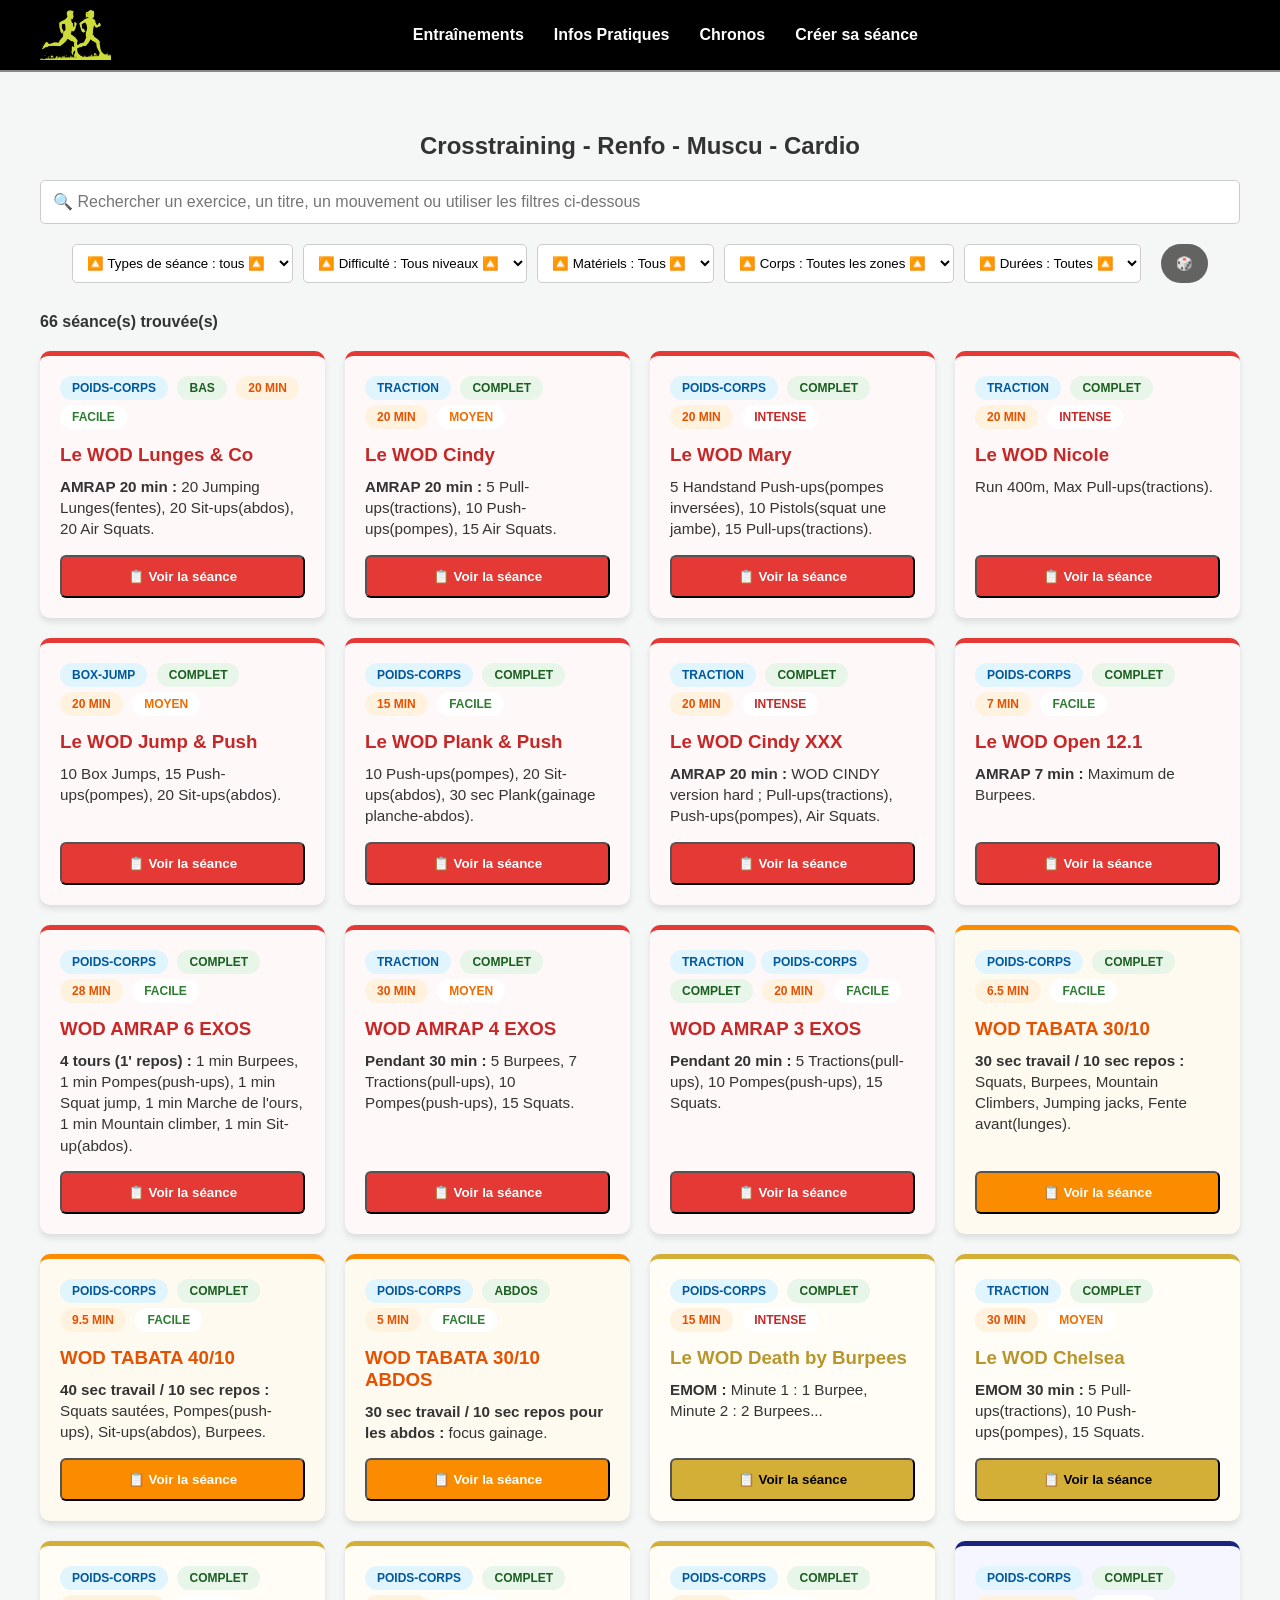
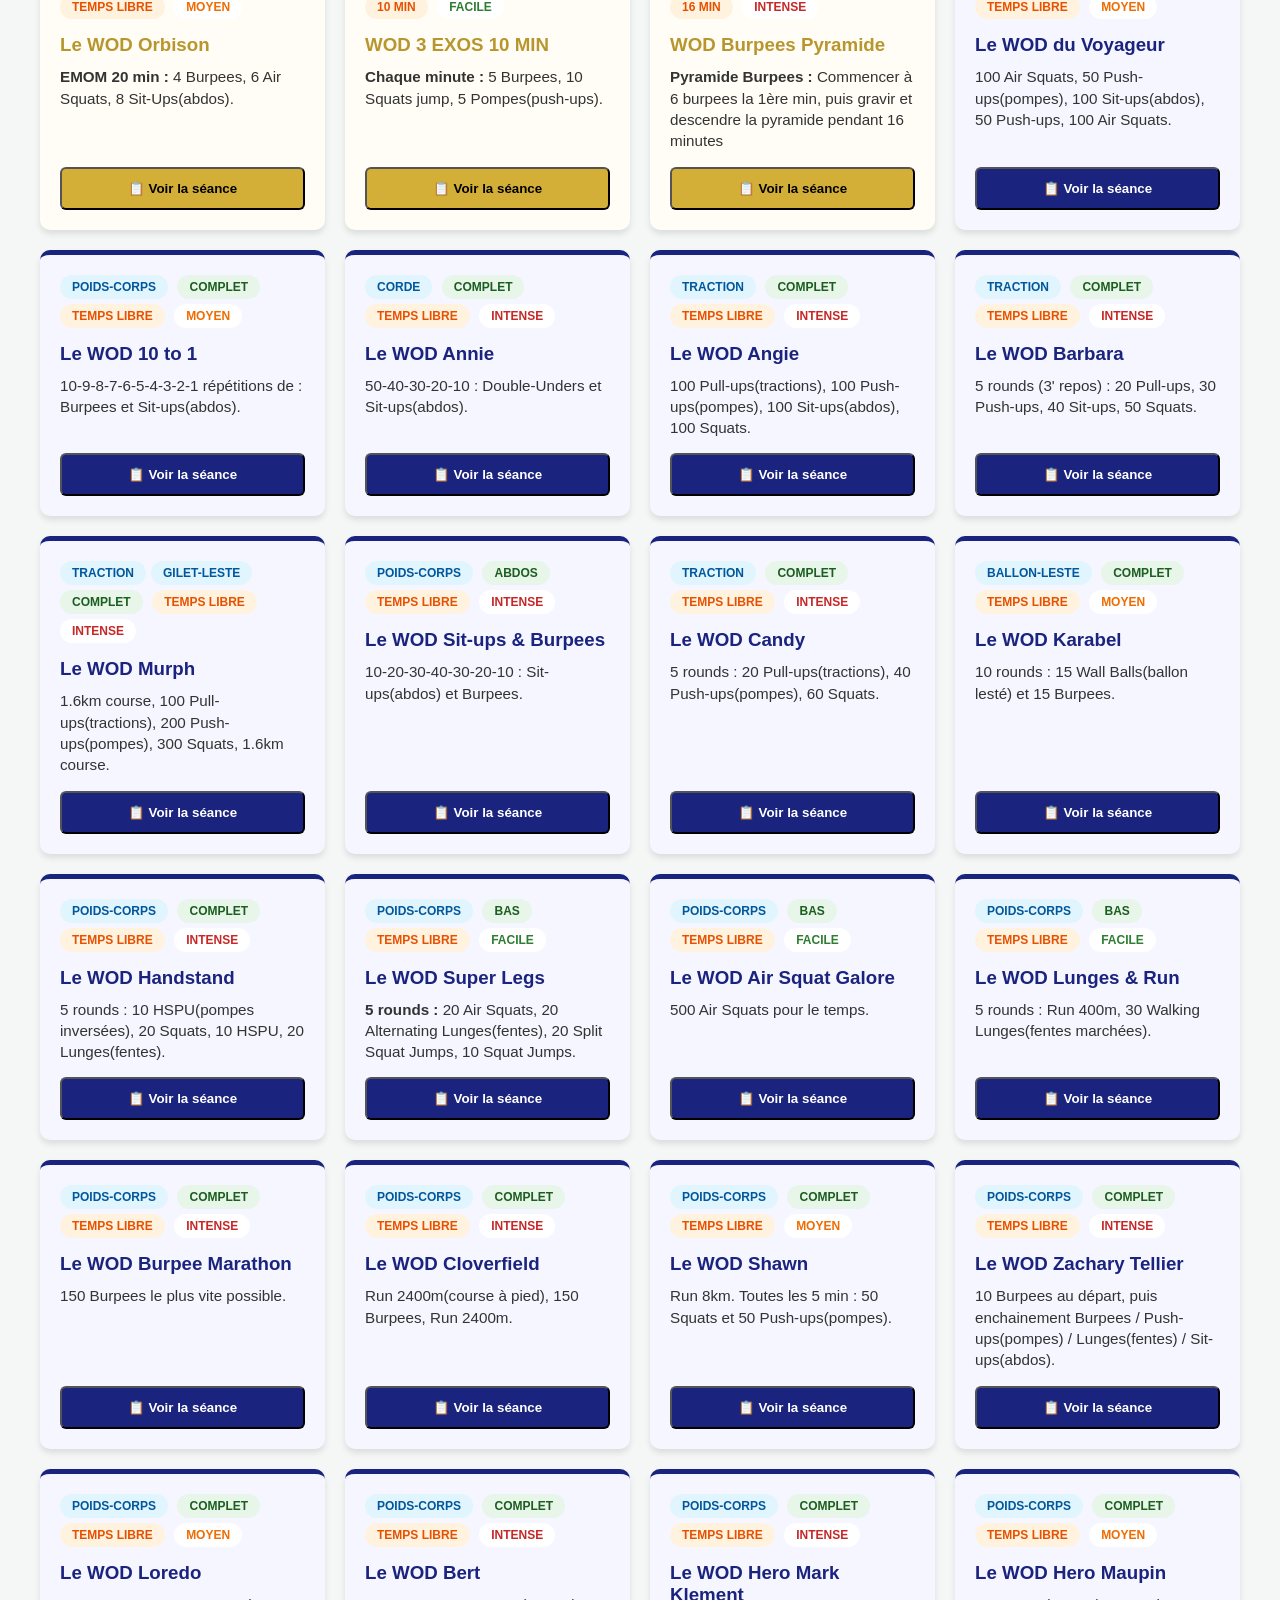
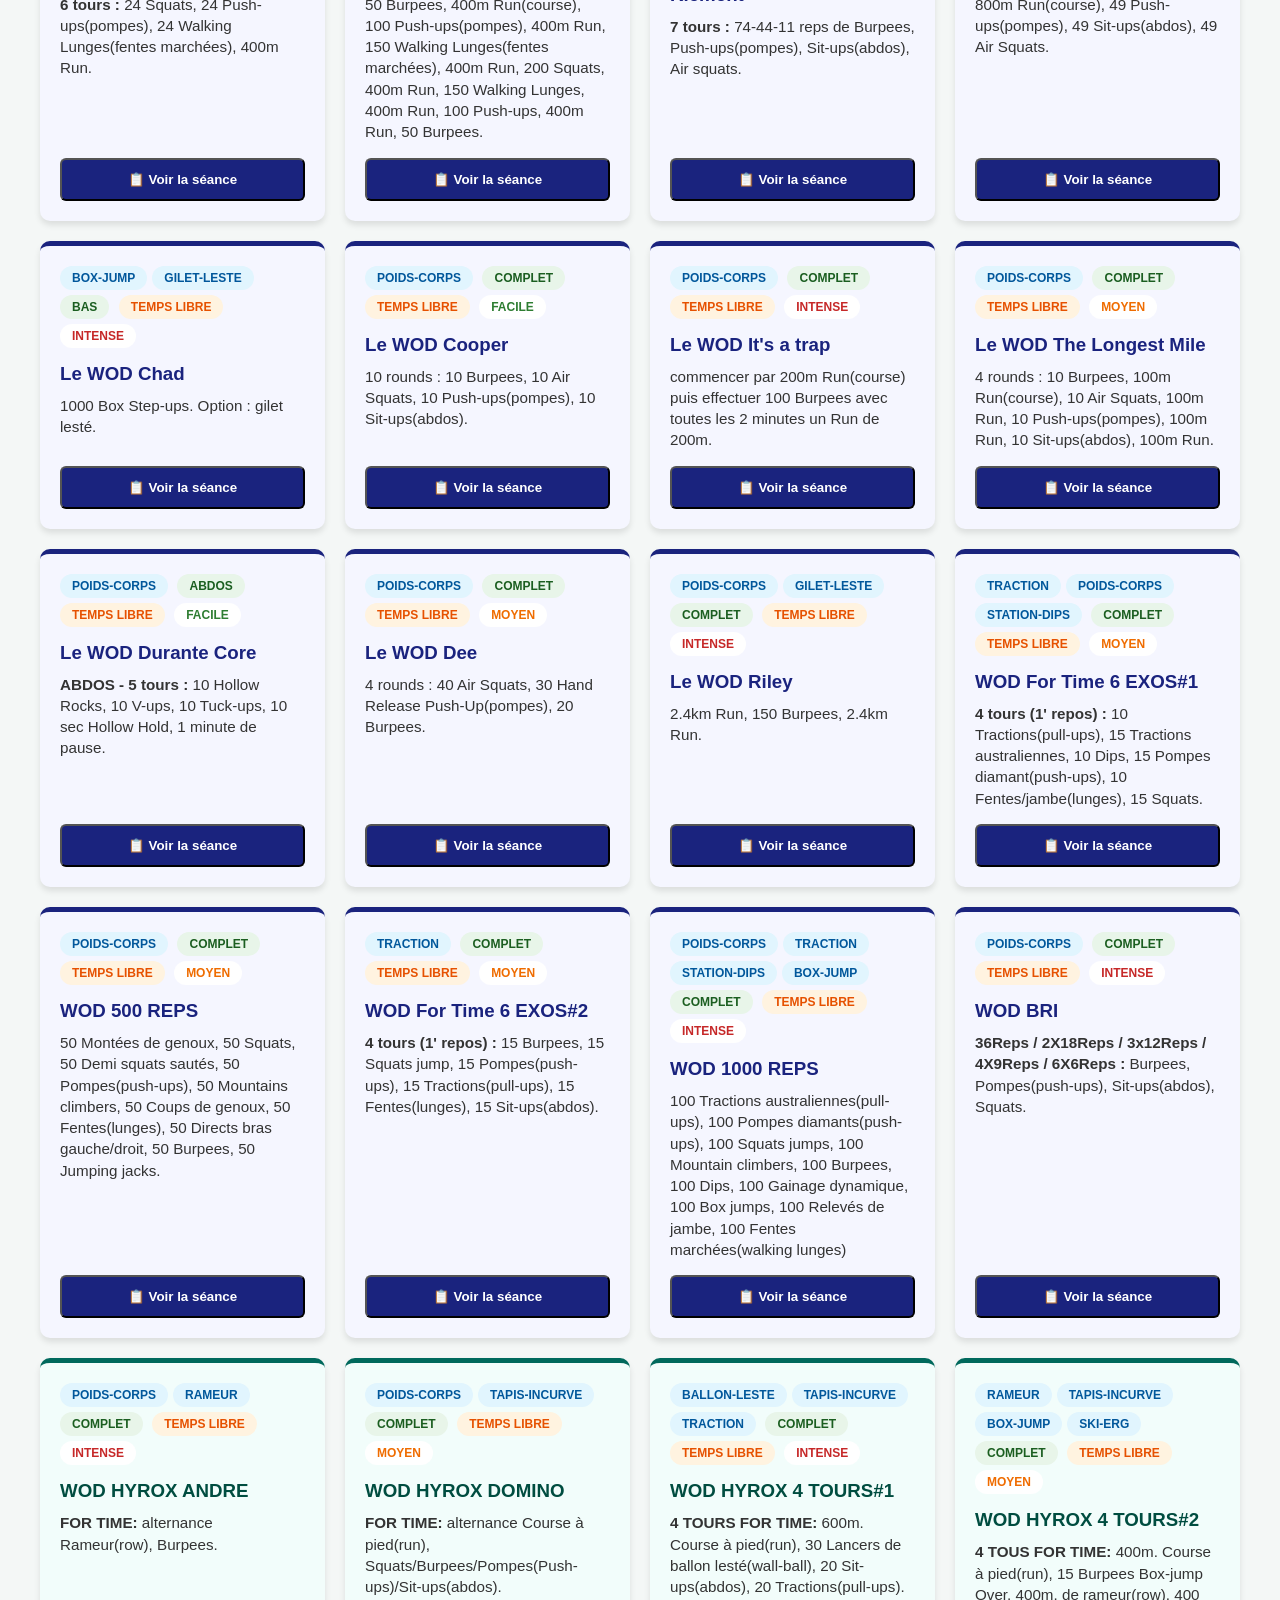
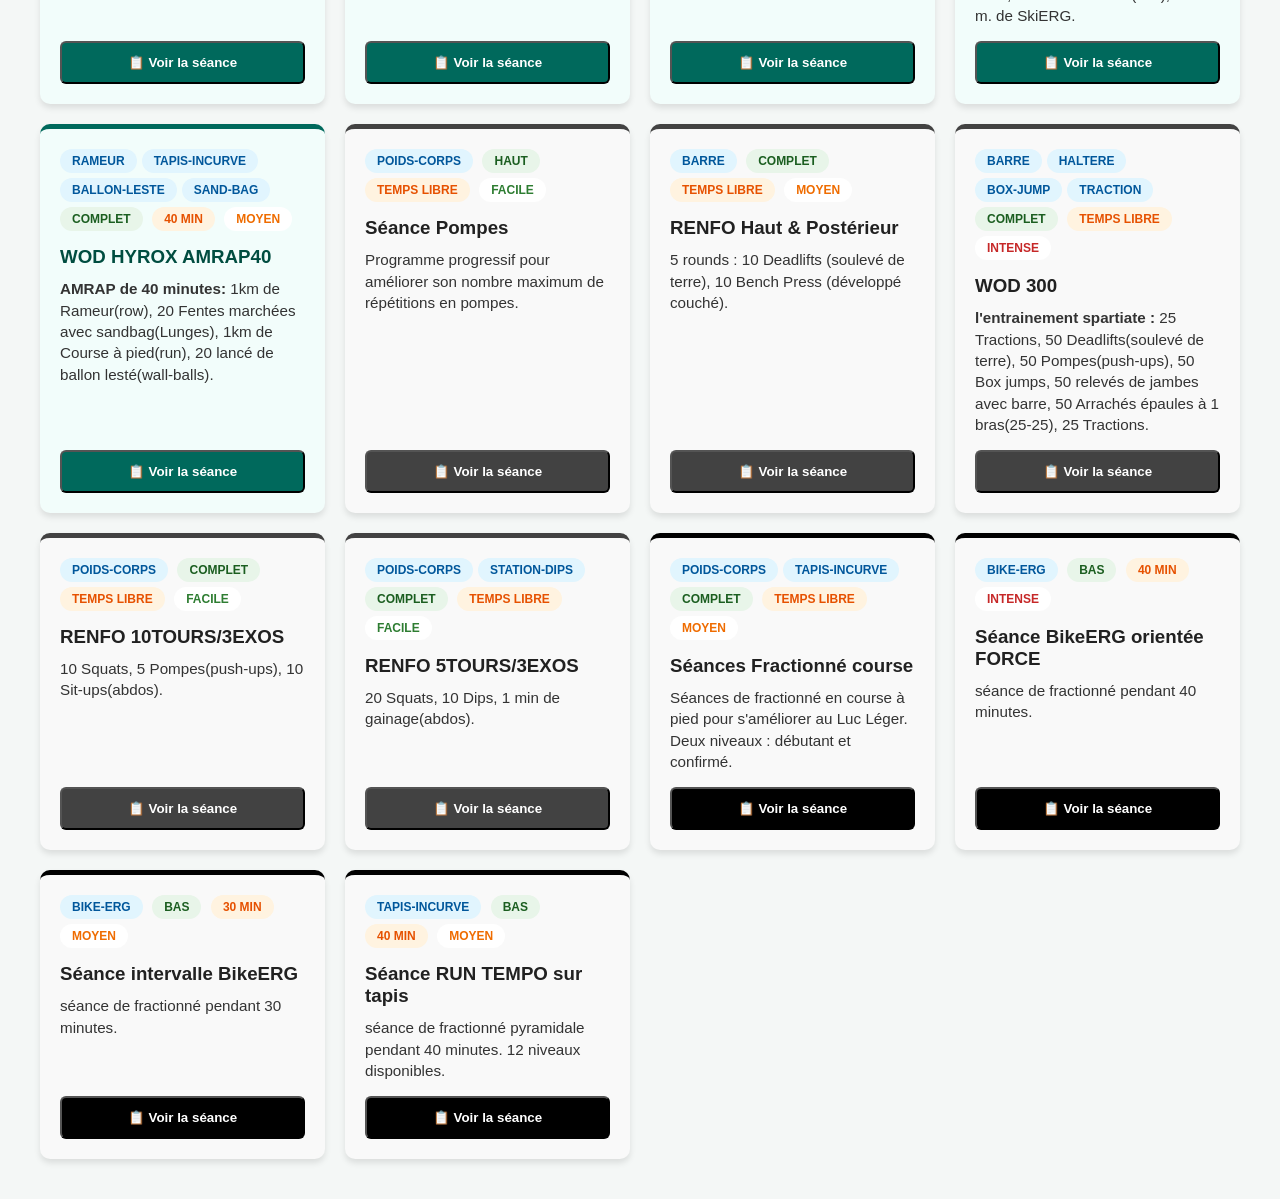
==== index.html @ bcf3cbd1 "Add files via upload" ====
<!DOCTYPE html>
<html lang="fr">
<head>
    <meta charset="UTF-8">
    <meta name="viewport" content="width=device-width, initial-scale=1.0">
    <link rel="icon" type="image/png" href="images/2090184-cddc39_ico.png">
    <title>TOTAL HYBRID TRAINING</title>
    <link rel="stylesheet" href="style.css">
</head>
<body>

<nav>
    <div class="nav-container">
        <div class="logo">
            <a href="index.html">
                <img src="images/2090184-cddc39.png" alt="Logo">
            </a>
        </div>
        <ul>
            <li><a href="index.html">Entraînements</a></li>
            <li><a href="infos.html">Infos Pratiques</a></li>
            <li><a href="chrono.html">Chronos</a></li>
            <li><a href="seances_perso.html">Créer sa séance</a></li>
        </ul>
        <div class="nav-spacer"></div>
    </div>
</nav>
    
<main>
    <h2 style="text-align: center;">Crosstraining - Renfo - Muscu - Cardio</h2>

    <div class="search-container" style="margin-bottom: 20px;">
        <input type="text" id="search-input" placeholder="🔍 Rechercher un exercice, un titre, un mouvement ou utiliser les filtres ci-dessous" 
               style="width: 100%; padding: 12px; border-radius: 5px; border: 1px solid #ccc; font-size: 16px; box-sizing: border-box;">
    </div>

    <div class="filter-bar">
        
        <select id="filter-type">
            <option value="all">🔼 Types de séance : tous 🔼</option>
            <option value="AMRAP">AMRAP</option>
            <option value="TABATA">TABATA</option>
            <option value="EMOM">EMOM</option>
            <option value="FOR TIME">FOR TIME</option>
            <option value="HYBRID">HYBRID</option>
            <option value="MUSCU">MUSCU - RENFO</option>
            <option value="CARDIO">CARDIO - FRACTIONNE</option>
        </select>
        
        <select id="levelFilter">
            <option value="all">🔼 Difficulté : Tous niveaux 🔼</option>
            <option value="Facile">Facile 🟢</option>
            <option value="Moyen">Moyen 🟡</option>
            <option value="Intense">Intense 🔴</option>
        </select>
        
        <select id="filter-material">
            <option value="all">🔼 Matériels : Tous 🔼</option>
            <option value="poids-corps">Sans matériel</option>
            <option value="barre">Barre et poids</option>
            <option value="haltere">Haltère</option>
            <option value="traction">Barre de traction</option>
            <option value="rameur">Rameur</option>
            <option value="bike-erg">BikeErg</option>
            <option value="ski-erg">SkiErg</option>
            <option value="tapis-incurve">Tapis de course</option>
            <option value="ballon-leste">Ballon lesté</option>
            <option value="gilet-leste">Gilet lesté</option>
            <option value="box-jump">Box jump</option>
            <option value="station-dips">Station à dips</option>
            <option value="sand-bag">SandBag - Sac lesté</option>
            
        </select>

        <select id="filter-body">
            <option value="all">🔼 Corps : Toutes les zones 🔼</option>
            <option value="haut">Haut du corps</option>
            <option value="bas">Bas du corps</option>
            <option value="complet">Corps complet</option>
            <option value="abdos">Abdos / Core</option>
        </select>
        
        <select id="filter-time">
            <option value="all">🔼 Durées : Toutes 🔼</option>
            <option value="court">Moins de 15 min</option>
            <option value="moyen">15 à 30 min</option>
            <option value="long">Plus de 30 min</option>
            <option value="libre">Temps libre / For Time</option>
        </select>
        
        
        <button onclick="tirageAleatoire()" class="btn-fun" style="background: #636361; color: #000; font-weight: bold; border: none; padding: 10px 15px; border-radius: 30px; cursor: pointer; margin-left: 10px;">
            🎲
        </button>
    </div>

    <div id="workout-grid" class="card-grid"></div>
</main>

<!-- Bandeau téléchargement PDF 
<div class="ebook-banner">
    <strong>📥 Toutes les séances en PDF</strong>
    <p>Télécharge le recueil complet de séances pour l'avoir hors-ligne ou l'imprimer.</p>
    <a href="docs/SEANCES_CROSSTRAINING.pdf" download class="btn-ebook">⬇ Télécharger le PDF complet</a>
</div> -->

<!-- MODALE SÉANCE -->
<div id="modal-overlay" role="dialog" aria-modal="true" aria-labelledby="modal-title">
    <div id="modal-box">
        <button id="modal-close" aria-label="Fermer">✕</button>
        <div id="modal-header">
            <h2 id="modal-title"></h2>
            <div class="modal-badges" id="modal-badges"></div>
        </div>
        <div id="modal-body"></div>
        <div id="modal-footer">
            <button class="btn-modal-close" onclick="closeModal()">Fermer la fiche</button>
        </div>
    </div>
</div>

<button id="backToTop" title="Retour en haut">↑</button>
<script src="script.js"></script>
</body>
</html>
---- style.css ----
/* --- Base et Typographie --- */
body {
    font-family: sans-serif;
    margin: 0;
    padding: 0;
    background-color: #f4f7f6;
    color: #333;
}

/* --- Navigation --- */
nav {
    background-color: #000;
    color: white;
    border-bottom: 2px solid #888888;
}

.nav-container {
    display: flex;
    align-items: center; 
    justify-content: space-between; 
    padding: 0 40px;
    max-width: 1200px;
    margin: auto;
}

/* Style du Logo */
.logo img {
    height: 50px; 
    width: auto;
    display: block;
    padding: 10px 0;
}

nav ul {
    list-style: none;
    margin: 0;
    padding: 0;
    display: flex;
    flex-direction: row; /* Force l'alignement horizontal */
    flex-wrap: nowrap;   /* Empêche le retour à la ligne */
    justify-content: center; 
    flex-grow: 1; 
}



.nav-spacer {
    width: 20px; 
}

nav ul li {
    position: relative;
}

nav ul li a {
    display: block;
    color: white;
    text-decoration: none;
    padding: 20px 15px; /* On réduit de 25px à 15px pour gagner de la place */
    font-weight: bold;
    transition: background 0.3s;
    white-space: nowrap; /* Empêche un mot long de se couper en deux */
}

nav ul li a:hover {
    background-color: #333;
}

.submenu {
    display: none;
    position: absolute;
    top: 100%;
    left: 0;
    background-color: #d1d1d1;
    min-width: 200px;
    z-index: 1000;
    box-shadow: 0 4px 8px rgba(0,0,0,0.1);
}

.submenu li a {
    color: #000;
    padding: 15px;
    border-bottom: 1px solid #bbb;
}

.submenu li a:hover {
    background-color: #bbb;
}

nav ul li:hover .submenu {
    display: block;
}

/* --- Liens externes --- */
.external-links {
    padding: 10px 40px; 
    font-size: 0.8em;
    font-style: italic;
    text-align: right; 
}

.external-links a {
    text-decoration: none;
    color: #666;
    margin-left: 15px;
    transition: color 0.3s;
}

.external-links a:hover {
    color: #000;
    text-decoration: underline;
}

/* --- Mise en page --- */
main {
    padding: 40px;
    max-width: 1200px;
    margin: auto;
}

main h1, main h2 {
    text-align: center;
}

.filter-bar {
    display: flex;
    gap: 10px;
    margin-bottom: 30px;
    flex-wrap: wrap;
    justify-content: center;
}

.filter-bar select {
    padding: 10px;
    border-radius: 5px;
    border: 1px solid #ccc;
    background: white;
}

/* --- Grille et Cartes --- */
.card-grid {
    display: grid;
    grid-template-columns: repeat(auto-fill, minmax(280px, 1fr));
    gap: 20px;
}

.card {
    background: white;
    border-radius: 10px;
    padding: 20px;
    box-shadow: 0 4px 6px rgba(0,0,0,0.1);
    display: flex;
    flex-direction: column;
    justify-content: space-between;
    border-top: 5px solid #333; /* Bordure par défaut */
}

.card h3 { margin: 10px 0; color: #000; }
.card-desc { font-size: 0.95em; line-height: 1.4; margin-bottom: 15px; }

/* --- Couleurs par Type de Séance --- */

/* EMOM - Or */
.card-emom { border-top-color: #d4af37; background: #fffdf5; }
.card-emom h3 { color: #b8962e; }
.card-emom .btn-full { background-color: #d4af37; color: #000; }
.card-emom .btn-full:hover { background-color: #b8962e; }

/* TABATA - ORANGE */
.card-tabata { border-top-color: #fb8c00; background: #fffaf0; }
.card-tabata h3 { color: #e65100; }
.card-tabata .btn-full { background-color: #fb8c00; color: #fff; }
.card-tabata .btn-full:hover { background-color: #ef6c00; }

/* AMRAP - Rouge */
.card-amrap { border-top-color: #e53935; background: #fff8f8; }
.card-amrap h3 { color: #c62828; }
.card-amrap .btn-full { background-color: #e53935; color: #fff; }

/* FOR TIME - Bleu profond */
.card-for-time { border-top-color: #1a237e; background: #f5f6ff; }
.card-for-time h3 { color: #1a237e; }
.card-for-time .btn-full { background-color: #1a237e; color: #fff; }

/* HYROX - Vert émeraude */
.card-hyrox { border-top-color: #00695c; background: #f2fdfb; }
.card-hyrox h3 { color: #004d40; }
.card-hyrox .btn-full { background-color: #00695c; color: #fff; }

/* MUSCU - Gris anthracite */
.card-muscu { border-top-color: #424242; background: #f9f9f9; }
.card-muscu h3 { color: #212121; }
.card-muscu .btn-full { background-color: #424242; color: #fff; }

/* CARDIO FRACTIONNE - Gris anthracite */
.card-cardio { border-top-color: #000; background: #f9f9f9; }
.card-cardio h3 { color: #212121; }
.card-cardio .btn-full { background-color: #000; color: #fff; }

/* --- Tags --- */
.tag {
    display: inline-block;
    padding: 5px 12px;
    border-radius: 15px;
    font-size: 0.75em;
    font-weight: bold;
    text-transform: uppercase;
    margin-right: 5px;
    margin-bottom: 5px;
}

.tag-material { background-color: #e1f5fe; color: #01579b; }
.tag-body { background-color: #e8f5e9; color: #1b5e20; }
.tag-time { background-color: #fff3e0; color: #e65100; } /* Orange pour le temps */

/* Badges de niveau */
.tag-facile { background-color: #fff; color: #2e7d32; } /* Vert */
.tag-moyen { background-color: #fff; color: #ef6c00; }  /* Orange */
.tag-intense { background-color: #fff; color: #c62828; } /* Rouge */

/* --- Bouton Unique --- */
.btn-full {
    display: block;
    width: 100%;
    padding: 12px 0;
    background-color: #000;
    color: #fff;
    text-align: center;
    text-decoration: none;
    border-radius: 6px;
    font-weight: bold;
    box-sizing: border-box;
    transition: background 0.3s ease;
}

.btn-full:hover {
    background-color: #444;
}

/* --- Bouton Retour en haut --- */
#backToTop {
    display: none; 
    position: fixed; 
    bottom: 20px; 
    right: 30px; 
    z-index: 99; 
    border: none; 
    background-color: #000; 
    color: white; 
    cursor: pointer; 
    padding: 15px; 
    border-radius: 50%;
    font-size: 20px;
    font-weight: bold;
    width: 50px;
    height: 50px;
    box-shadow: 0 4px 8px rgba(0,0,0,0.3);
}

#backToTop:hover {
    background-color: #333;
}

/* --- Responsive et Impression --- */
@media (max-width: 768px) {
    .nav-container { flex-direction: column; }
    .nav-spacer { display: none; }
    nav ul { flex-direction: column; }
    .submenu { position: static; width: 100%; }
}

@media print {
    nav, .filter-bar, .btn-full, .external-links, #backToTop { display: none !important; }
    .card { box-shadow: none; border: 1px solid #000; }
}

/* =============================================
   MODALE SÉANCE
   ============================================= */

/* Overlay sombre derrière la modale */
#modal-overlay {
    display: none;
    position: fixed;
    inset: 0;
    background: rgba(0, 0, 0, 0.75);
    z-index: 1000;
    backdrop-filter: blur(3px);
    -webkit-backdrop-filter: blur(3px);
    padding: 20px;
    box-sizing: border-box;
    overflow-y: auto;
    align-items: flex-start;
    justify-content: center;
}

#modal-overlay.open {
    display: flex;
}

/* Boîte principale de la modale */
#modal-box {
    background: #fff;
    border-radius: 12px;
    width: 100%;
    max-width: 640px;
    margin: auto;
    overflow: hidden;
    box-shadow: 0 20px 60px rgba(0,0,0,0.4);
    animation: modalIn 0.22s ease-out;
    position: relative;
}

@keyframes modalIn {
    from { opacity: 0; transform: translateY(20px) scale(0.97); }
    to   { opacity: 1; transform: translateY(0) scale(1); }
}

/* Bandeau couleur en haut selon le type */
#modal-header {
    padding: 22px 24px 16px;
    border-bottom: 1px solid #eee;
}

#modal-header h2 {
    margin: 0 32px 10px 0;
    font-size: 1.3em;
    line-height: 1.2;
    color: #000;
    font-weight: 900;
    text-transform: uppercase;
    letter-spacing: 0.03em;
}

/* Badges dans la modale */
.modal-badges {
    display: flex;
    flex-wrap: wrap;
    gap: 6px;
    margin-top: 8px;
}

.modal-badge {
    display: inline-block;
    padding: 4px 10px;
    border-radius: 20px;
    font-size: 0.72em;
    font-weight: bold;
    text-transform: uppercase;
    letter-spacing: 0.05em;
}

.modal-badge-type   { background: #222; color: #fff; }
.modal-badge-body   { background: #e8f5e9; color: #1b5e20; }
.modal-badge-time   { background: #fff3e0; color: #e65100; }
.modal-badge-mat    { background: #e1f5fe; color: #01579b; }
.modal-badge-level-facile  { background: #e8f5e9; color: #2e7d32; }
.modal-badge-level-moyen   { background: #fff8e1; color: #ef6c00; }
.modal-badge-level-intense { background: #fce4ec; color: #c62828; }

/* Corps de la modale */
#modal-body {
    padding: 20px 24px;
}

/* Bloc description principale */
.modal-section-title {
    font-size: 0.78em;
    font-weight: 800;
    text-transform: uppercase;
    letter-spacing: 0.1em;
    color: #888;
    margin: 0 0 6px;
}

.modal-format-label {
    font-size: 1.05em;
    font-weight: 800;
    color: #000;
    margin: 0 0 10px;
    text-transform: uppercase;
    letter-spacing: 0.04em;
}

.modal-intro {
    font-size: 0.92em;
    color: #555;
    margin: 0 0 8px;
    font-style: italic;
}

.modal-exercises {
    list-style: none;
    padding: 0;
    margin: 0 0 16px;
}

.modal-exercises li {
    padding: 7px 0 7px 20px;
    border-bottom: 1px solid #f0f0f0;
    font-size: 0.95em;
    color: #222;
    position: relative;
    line-height: 1.4;
}

.modal-exercises li:last-child {
    border-bottom: none;
}

.modal-exercises li::before {
    content: '▸';
    position: absolute;
    left: 0;
    color: #aaa;
    font-size: 0.8em;
    top: 9px;
}

/* Bloc Version Scaled */
.modal-scaled {
    background: #f7f7f7;
    border-radius: 8px;
    padding: 14px 16px;
    margin: 12px 0;
}

.modal-scaled .modal-section-title {
    color: #666;
    margin-bottom: 4px;
}

.modal-scaled .modal-exercises li {
    border-bottom-color: #eaeaea;
}

.modal-scaled .modal-intro {
    color: #666;
}

/* Bloc Conseil */
.modal-conseil {
    background: #fffbf0;
    border-left: 4px solid #d4af37;
    border-radius: 0 6px 6px 0;
    padding: 10px 14px;
    margin-top: 14px;
    font-size: 0.88em;
    color: #555;
    font-style: italic;
    line-height: 1.5;
}

.modal-conseil strong {
    display: block;
    font-size: 0.78em;
    text-transform: uppercase;
    letter-spacing: 0.08em;
    color: #b8962e;
    margin-bottom: 4px;
    font-style: normal;
}

/* Couleur de l'accent selon le type */
#modal-box.type-emom     { border-top: 5px solid #d4af37; }
#modal-box.type-amrap    { border-top: 5px solid #e53935; }
#modal-box.type-tabata   { border-top: 5px solid #fb8c00; }
#modal-box.type-for-time { border-top: 5px solid #1a237e; }
#modal-box.type-hyrox    { border-top: 5px solid #00695c; }
#modal-box.type-muscu    { border-top: 5px solid #424242; }
#modal-box.type-cardio   { border-top: 5px solid #000; }

#modal-box.type-emom   .modal-badge-type { background: #d4af37; color: #000; }
#modal-box.type-amrap  .modal-badge-type { background: #e53935; }
#modal-box.type-tabata .modal-badge-type { background: #fb8c00; }
#modal-box.type-for-time .modal-badge-type { background: #1a237e; }
#modal-box.type-hyrox  .modal-badge-type { background: #00695c; }
#modal-box.type-muscu  .modal-badge-type { background: #424242; }
#modal-box.type-cardio .modal-badge-type { background: #000; }

/* Bouton fermer */
#modal-close {
    position: absolute;
    top: 14px;
    right: 14px;
    background: #f0f0f0;
    border: none;
    border-radius: 50%;
    width: 34px;
    height: 34px;
    font-size: 18px;
    cursor: pointer;
    display: flex;
    align-items: center;
    justify-content: center;
    color: #555;
    transition: background 0.2s;
    line-height: 1;
    z-index: 10;
}

#modal-close:hover { background: #ddd; color: #000; }

/* Pied de modale */
#modal-footer {
    padding: 14px 24px 20px;
    border-top: 1px solid #eee;
    text-align: center;
}

#modal-footer .btn-modal-close {
    display: inline-block;
    padding: 10px 28px;
    background: #000;
    color: #fff;
    border: none;
    border-radius: 6px;
    font-weight: bold;
    font-size: 0.9em;
    cursor: pointer;
    transition: background 0.2s;
    letter-spacing: 0.05em;
}

#modal-footer .btn-modal-close:hover { background: #333; }

/* Bouton charger dans créer sa séance */
.btn-modal-charger {
    display: inline-block;
    padding: 10px 20px;
    background: #1a237e;
    color: #fff;
    border: none;
    border-radius: 6px;
    font-weight: bold;
    font-size: 0.9em;
    cursor: pointer;
    transition: background 0.2s;
    letter-spacing: 0.05em;
    margin-bottom: 10px;
    width: 100%;
}
.btn-modal-charger:hover { background: #283593; }

/* =============================================
   BANDEAU EBOOK EN BAS DE PAGE
   ============================================= */
.ebook-banner {
    background: #111;
    color: #fff;
    text-align: center;
    padding: 22px 20px;
    margin-top: 40px;
}

.ebook-banner p {
    margin: 0 0 10px;
    font-size: 0.95em;
    color: #ccc;
}

.ebook-banner strong {
    color: #fff;
    display: block;
    font-size: 1.05em;
    margin-bottom: 4px;
}

.ebook-banner a.btn-ebook {
    display: inline-block;
    background: #b6d73c;
    color: #000;
    font-weight: bold;
    padding: 11px 28px;
    border-radius: 6px;
    text-decoration: none;
    font-size: 0.9em;
    letter-spacing: 0.05em;
    transition: background 0.2s;
}

.ebook-banner a.btn-ebook:hover { background: #a0c030; }

/* =============================================
   RESPONSIVE MODALE
   ============================================= */
@media (max-width: 600px) {
    #modal-overlay {
        padding: 0;
        align-items: flex-end;
    }
    #modal-box {
        border-radius: 16px 16px 0 0;
        max-width: 100%;
        margin: 0;
        max-height: 92vh;
        overflow-y: auto;
        animation: modalInMobile 0.25s ease-out;
    }
    @keyframes modalInMobile {
        from { opacity: 0; transform: translateY(40px); }
        to   { opacity: 1; transform: translateY(0); }
    }
    #modal-header h2 { font-size: 1.1em; }
}
/* =============================================
   RUN TEMPO — SÉLECTEUR DE NIVEAU
   ============================================= */

.run-tempo-selector {
    margin-bottom: 14px;
}

.niveau-buttons {
    display: flex;
    flex-wrap: wrap;
    gap: 7px;
    margin-top: 6px;
}

.btn-niveau {
    width: 38px;
    height: 38px;
    border-radius: 50%;
    border: 2px solid #ccc;
    background: #f5f5f5;
    font-weight: bold;
    font-size: 0.9em;
    cursor: pointer;
    transition: all 0.15s ease;
    color: #555;
    display: flex;
    align-items: center;
    justify-content: center;
}

.btn-niveau:hover {
    border-color: #000;
    background: #eee;
    color: #000;
}

.btn-niveau.active {
    background: #000;
    border-color: #000;
    color: #fff;
    transform: scale(1.1);
}

.type-cardio .btn-niveau.active {
    background: #000;
    border-color: #000;
}

/* Liste des phases */
.run-tempo-list {
    margin: 8px 0 0 !important;
}

.run-tempo-list li {
    display: flex;
    justify-content: space-between;
    align-items: center;
    padding: 6px 10px 6px 20px !important;
    gap: 10px;
}

.run-tempo-list li::before {
    content: '' !important;
}

.run-min {
    font-size: 0.82em;
    color: #888;
    white-space: nowrap;
    min-width: 70px;
}

.run-speed {
    font-size: 0.92em;
    font-weight: 600;
    text-align: right;
}

.run-effort {
    background: #fff8e1;
    border-bottom-color: #ffe082 !important;
}

.run-effort .run-speed {
    color: #e65100;
}

.run-recup {
    background: #f1f8e9;
    border-bottom-color: #dcedc8 !important;
}

.run-recup .run-speed {
    color: #558b2f;
    font-style: italic;
    font-weight: 400;
}

/* =============================================
   CONSEILS — BLOCS DE CONTENU MODALE
   ============================================= */

.conseil-texte p {
    font-size: 0.93em;
    line-height: 1.6;
    color: #333;
    margin: 0 0 8px;
}

.conseil-texte p:empty {
    display: none;
}

.conseil-media {
    margin-bottom: 4px;
}
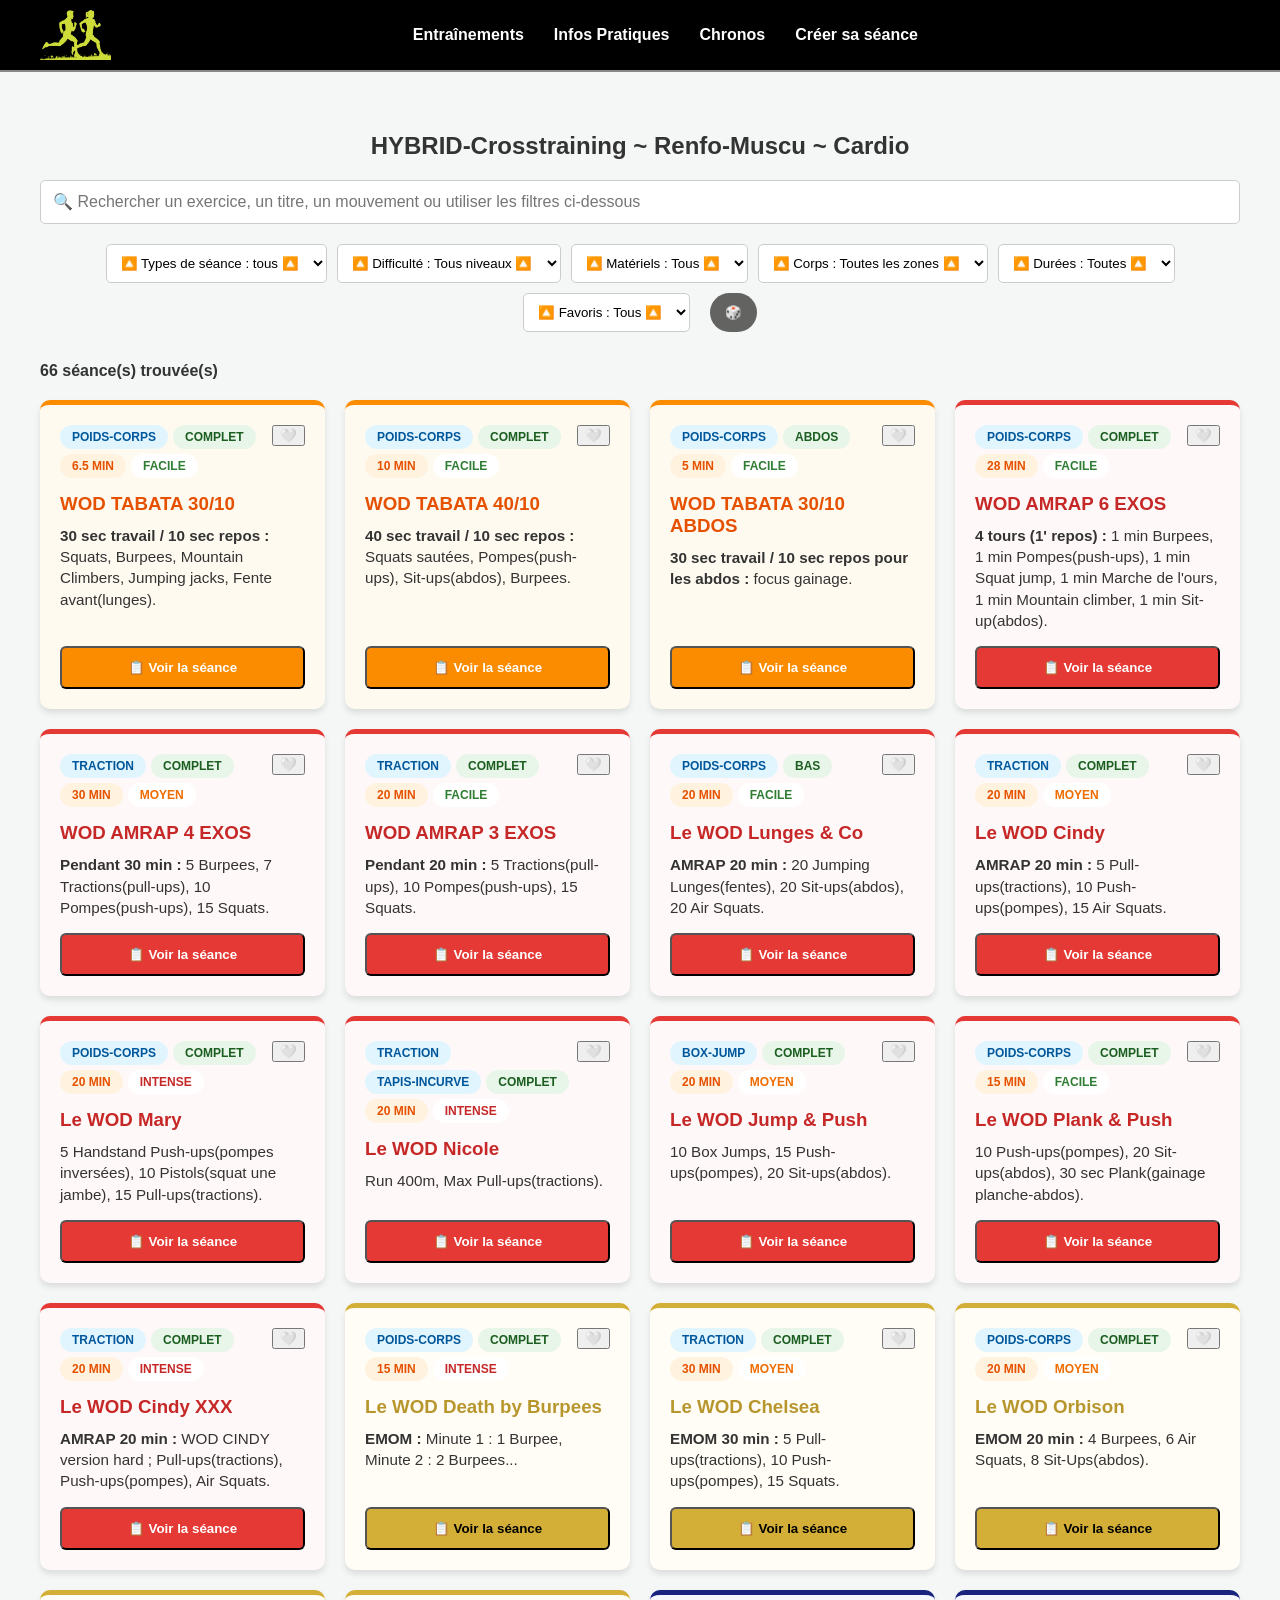
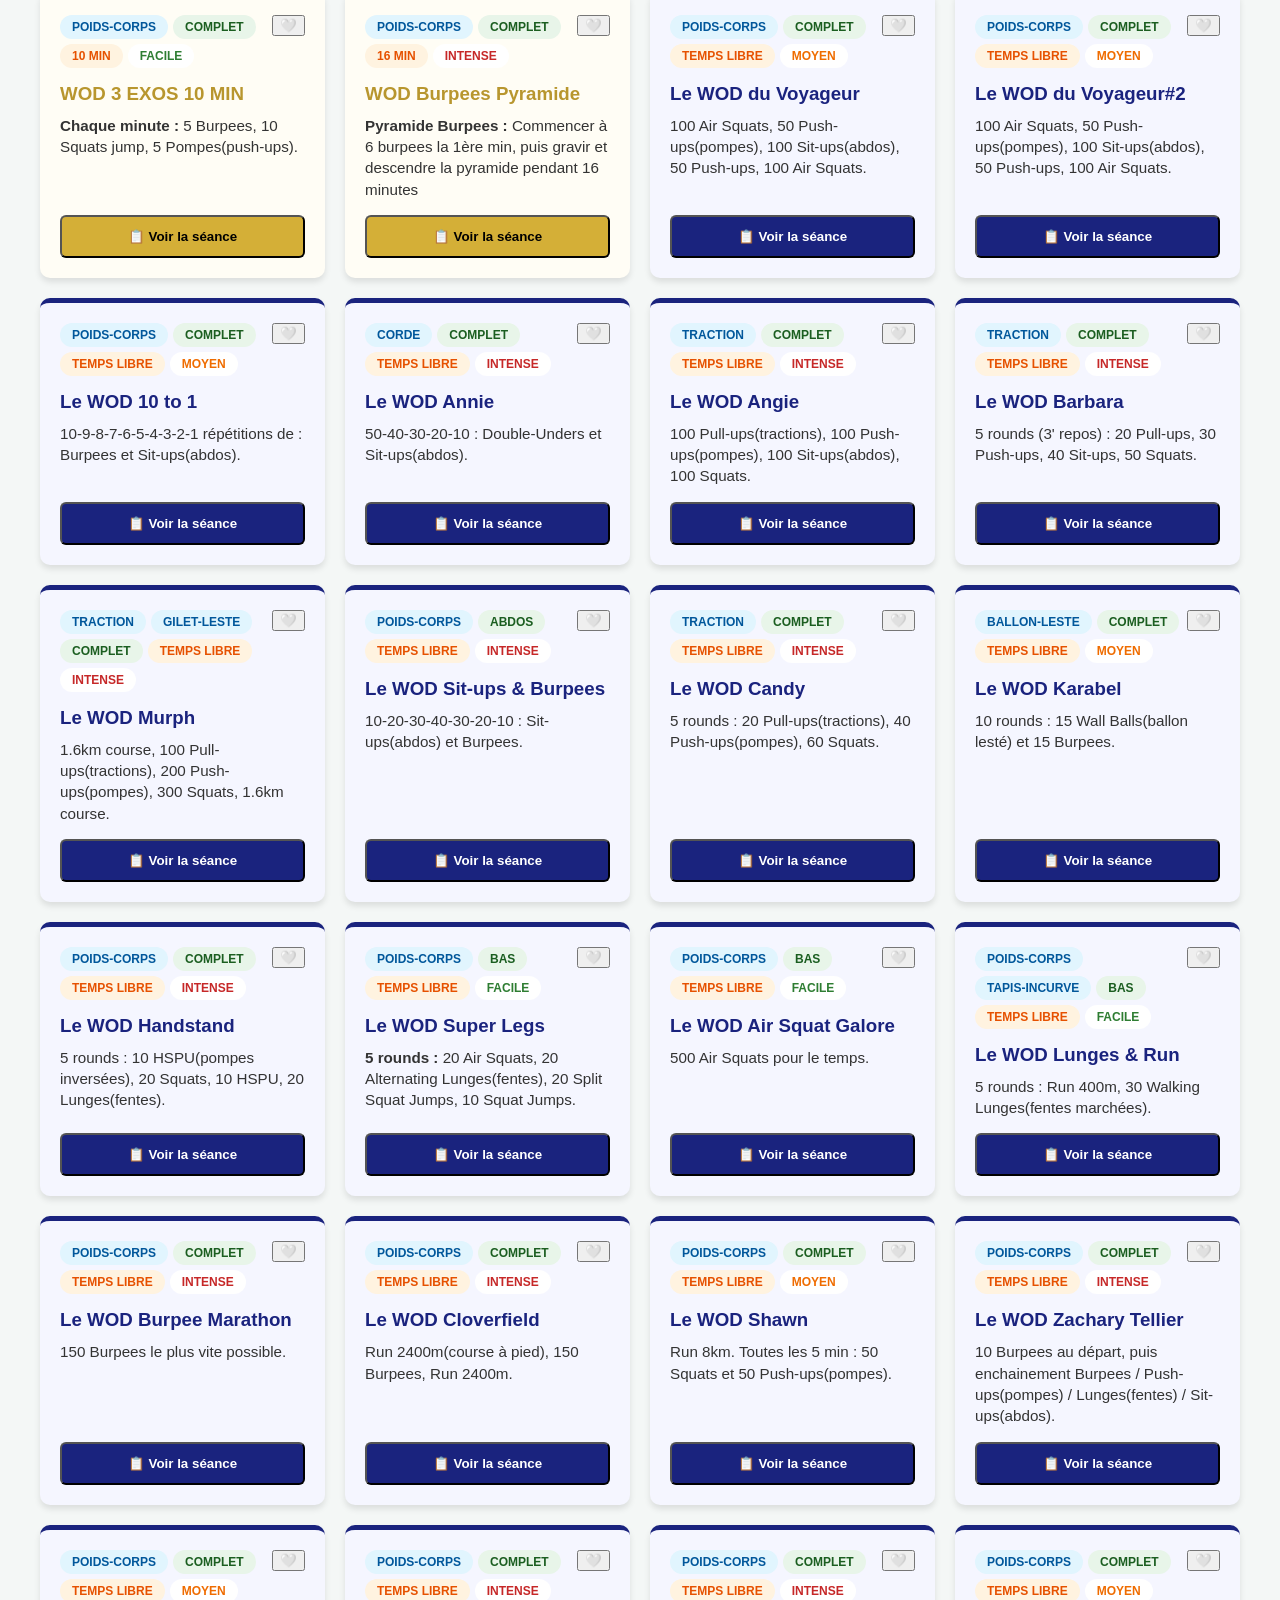
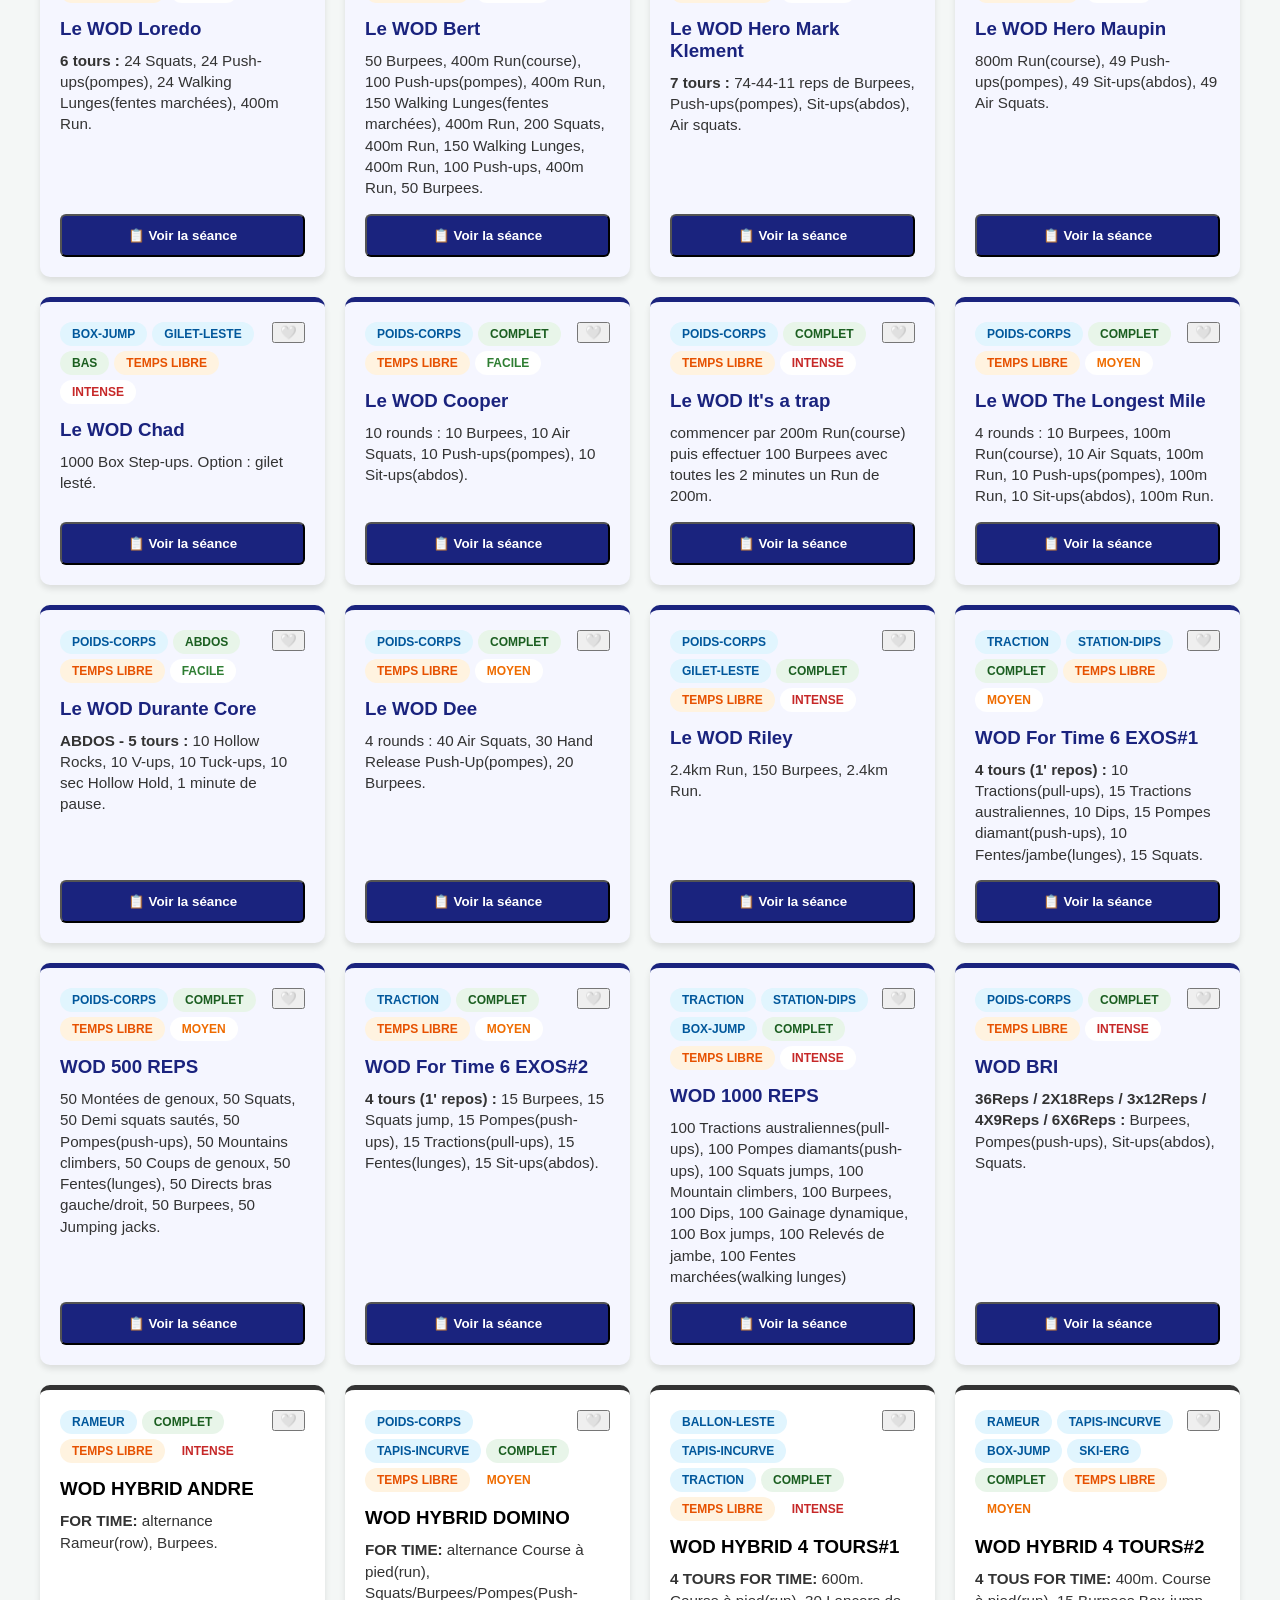
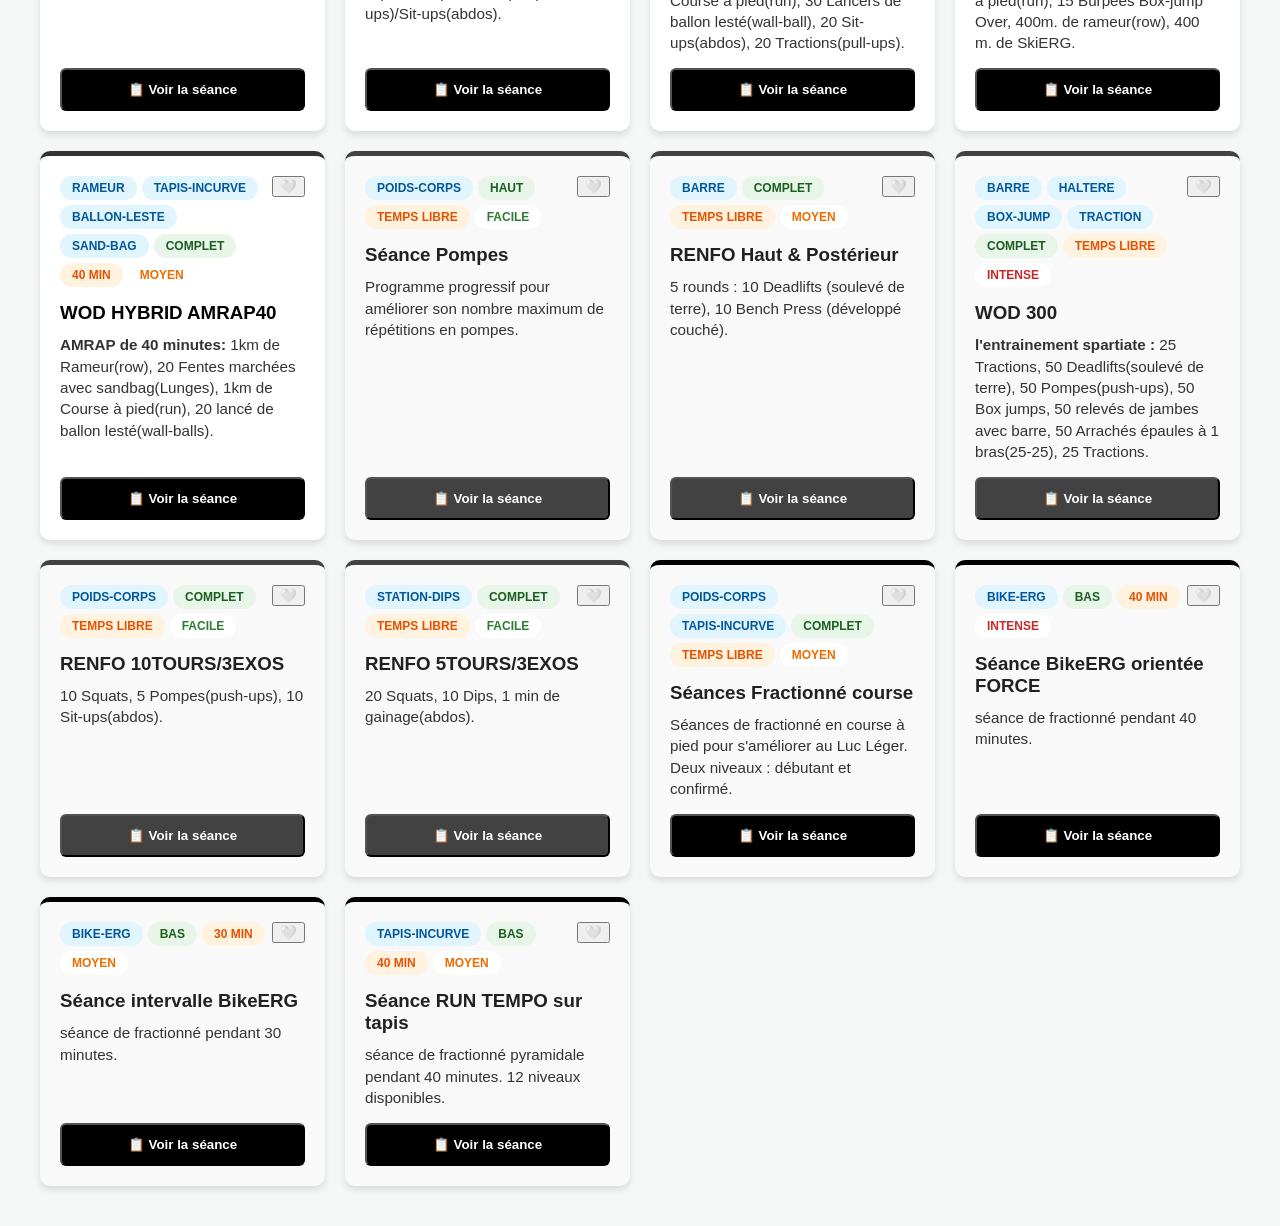
==== commit a482ec7e: "Add files via upload" ====
--- a/index.html
+++ b/index.html
@@ -27,7 +27,7 @@
 </nav>
     
 <main>
-    <h2 style="text-align: center;">Crosstraining - Renfo - Muscu - Cardio</h2>
+    <h2 style="text-align: center;">HYBRID-Crosstraining ~ Renfo-Muscu ~ Cardio</h2>
 
     <div class="search-container" style="margin-bottom: 20px;">
         <input type="text" id="search-input" placeholder="🔍 Rechercher un exercice, un titre, un mouvement ou utiliser les filtres ci-dessous" 
@@ -69,6 +69,7 @@
             <option value="box-jump">Box jump</option>
             <option value="station-dips">Station à dips</option>
             <option value="sand-bag">SandBag - Sac lesté</option>
+            <option value="elastique">Bande élastique</option>
             
         </select>
 
@@ -89,6 +90,11 @@
         </select>
         
         
+        <select id="filter-favoris">
+            <option value="all">🔼 Favoris : Tous 🔼</option>
+            <option value="favoris">❤️ Mes favoris</option>
+        </select>
+
         <button onclick="tirageAleatoire()" class="btn-fun" style="background: #636361; color: #000; font-weight: bold; border: none; padding: 10px 15px; border-radius: 30px; cursor: pointer; margin-left: 10px;">
             🎲
         </button>
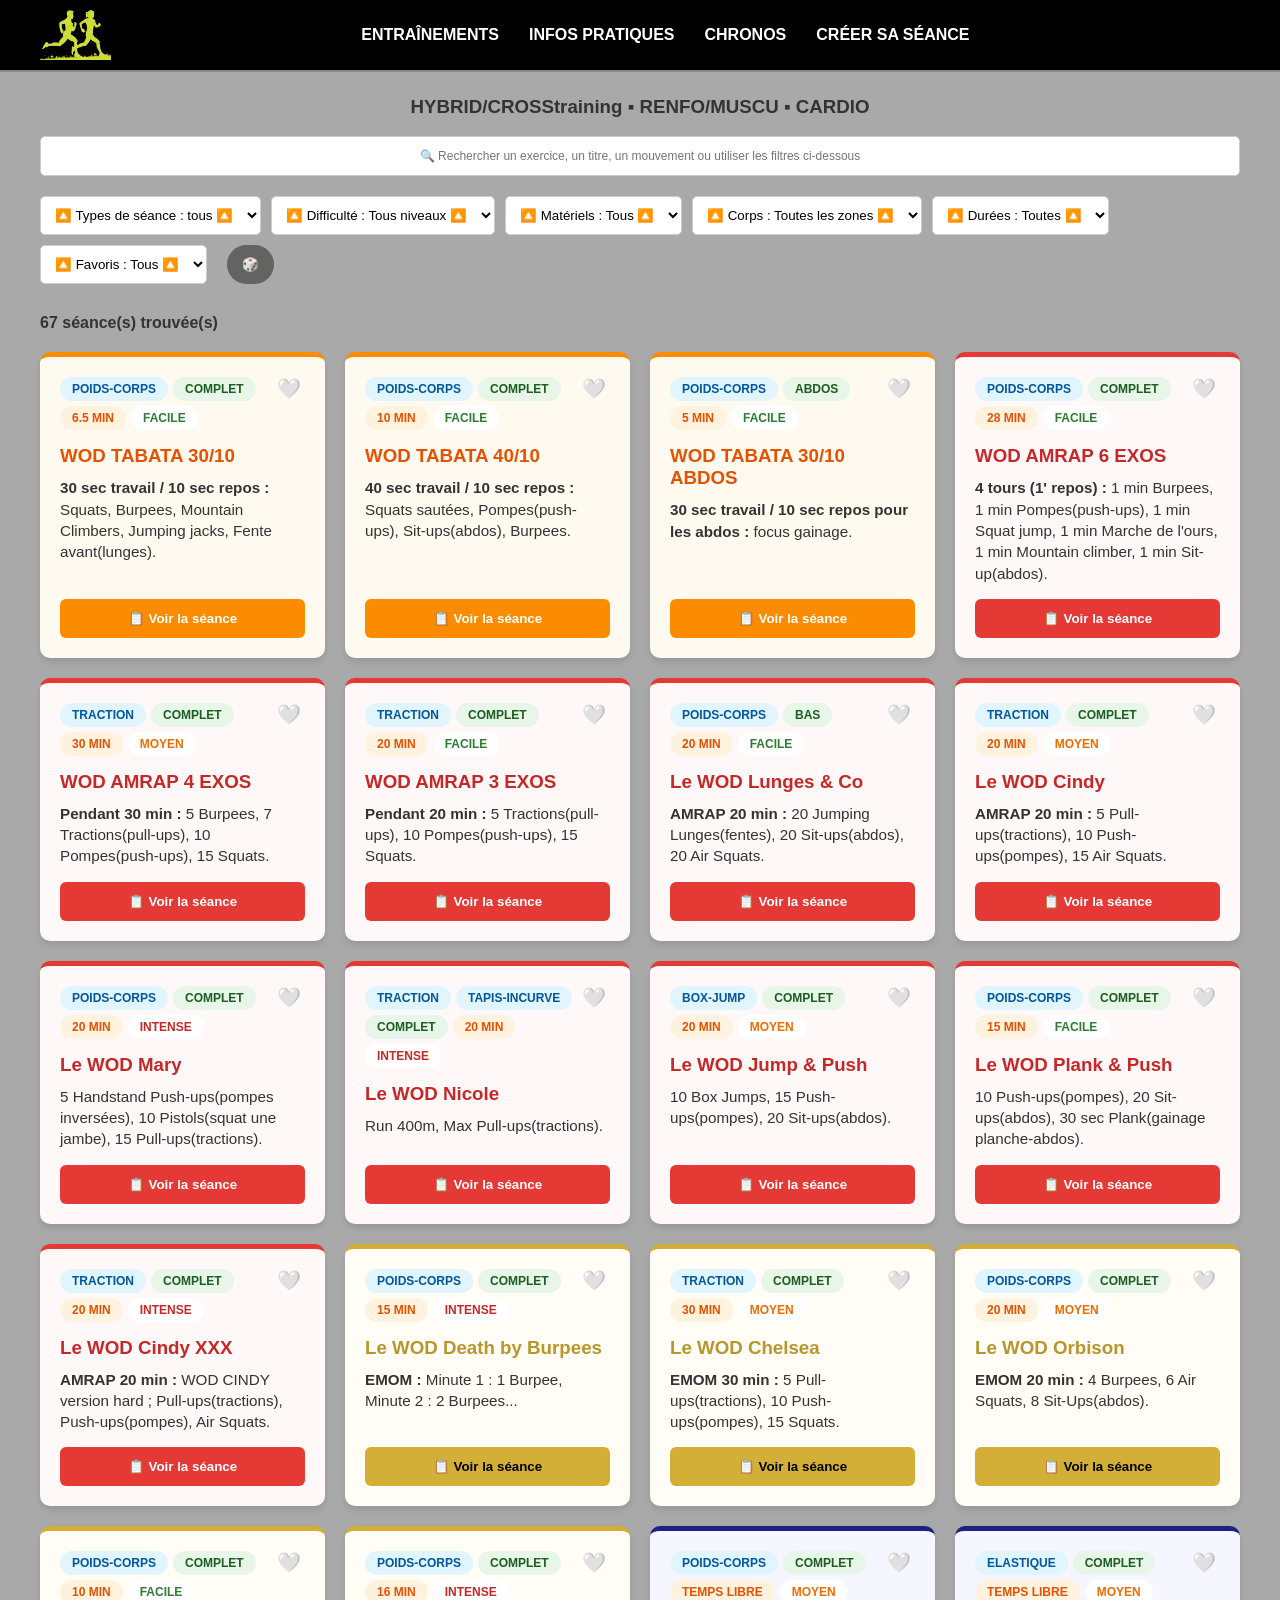
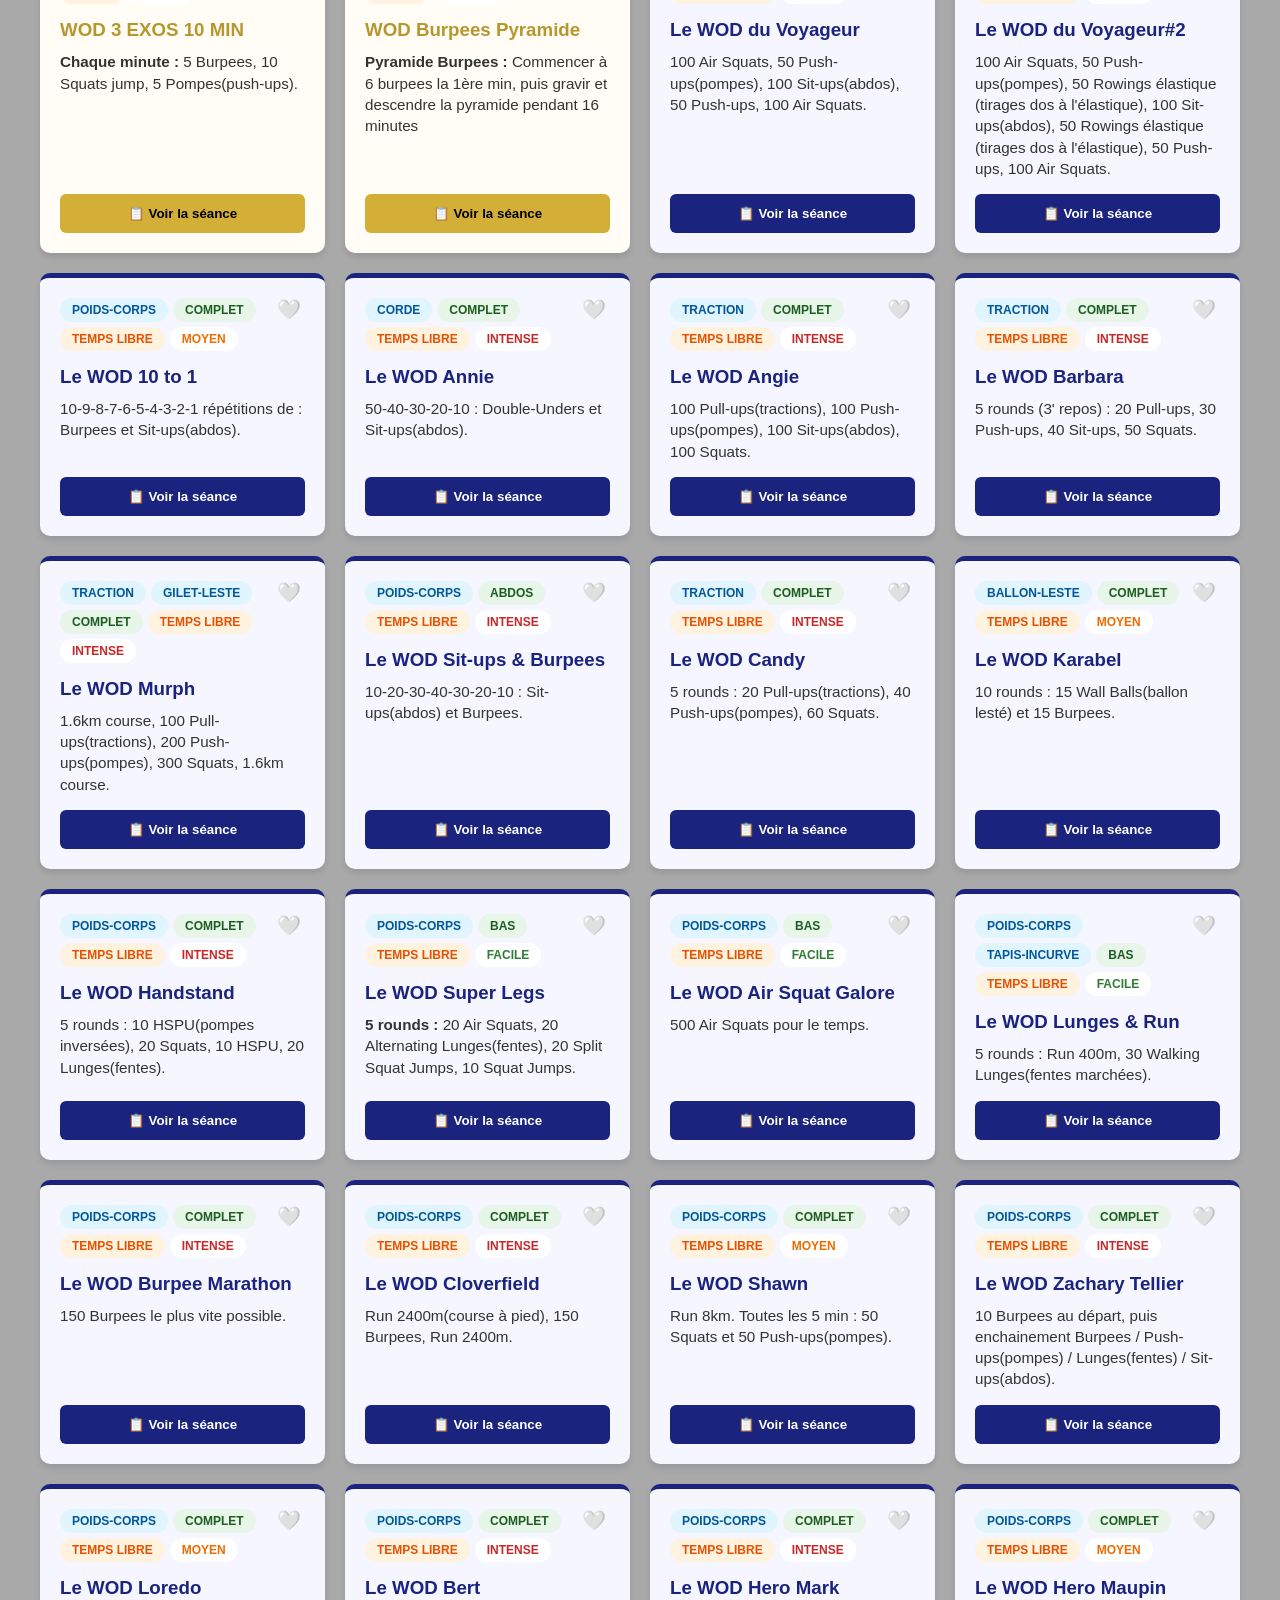
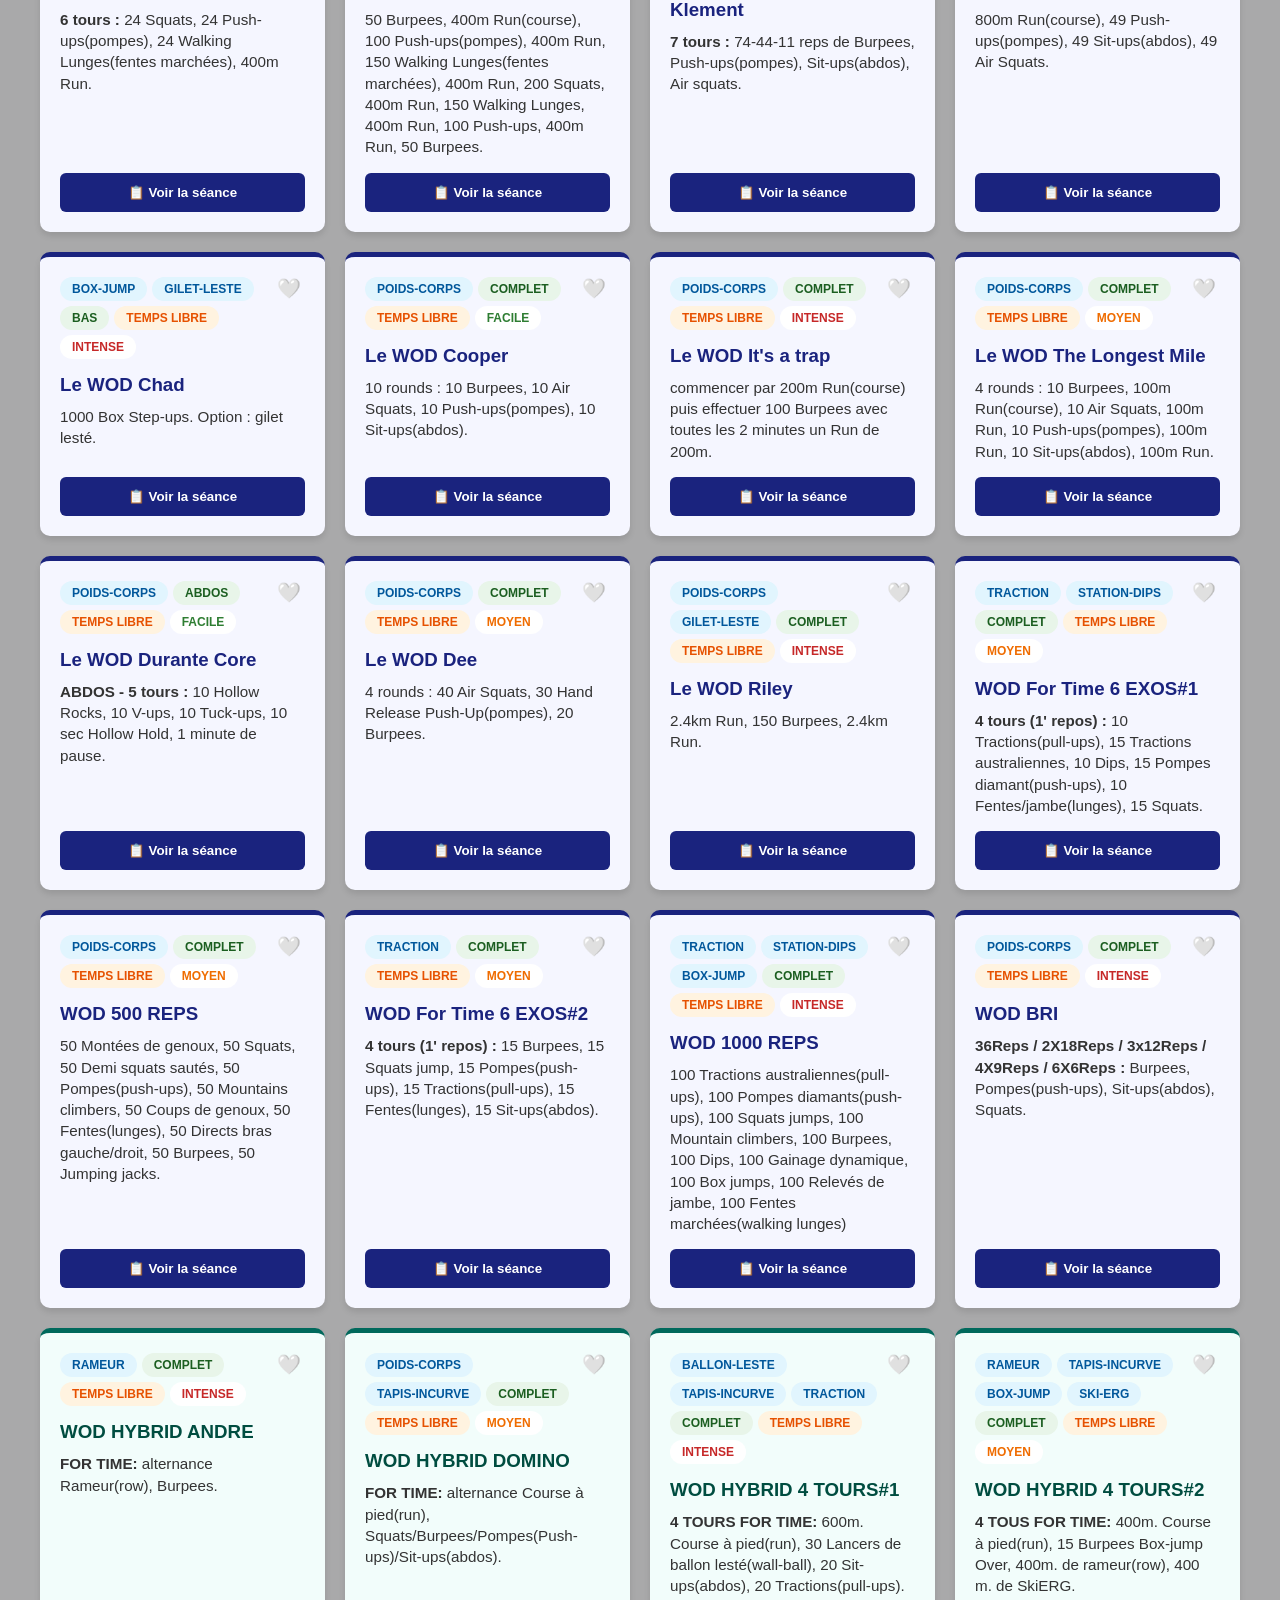
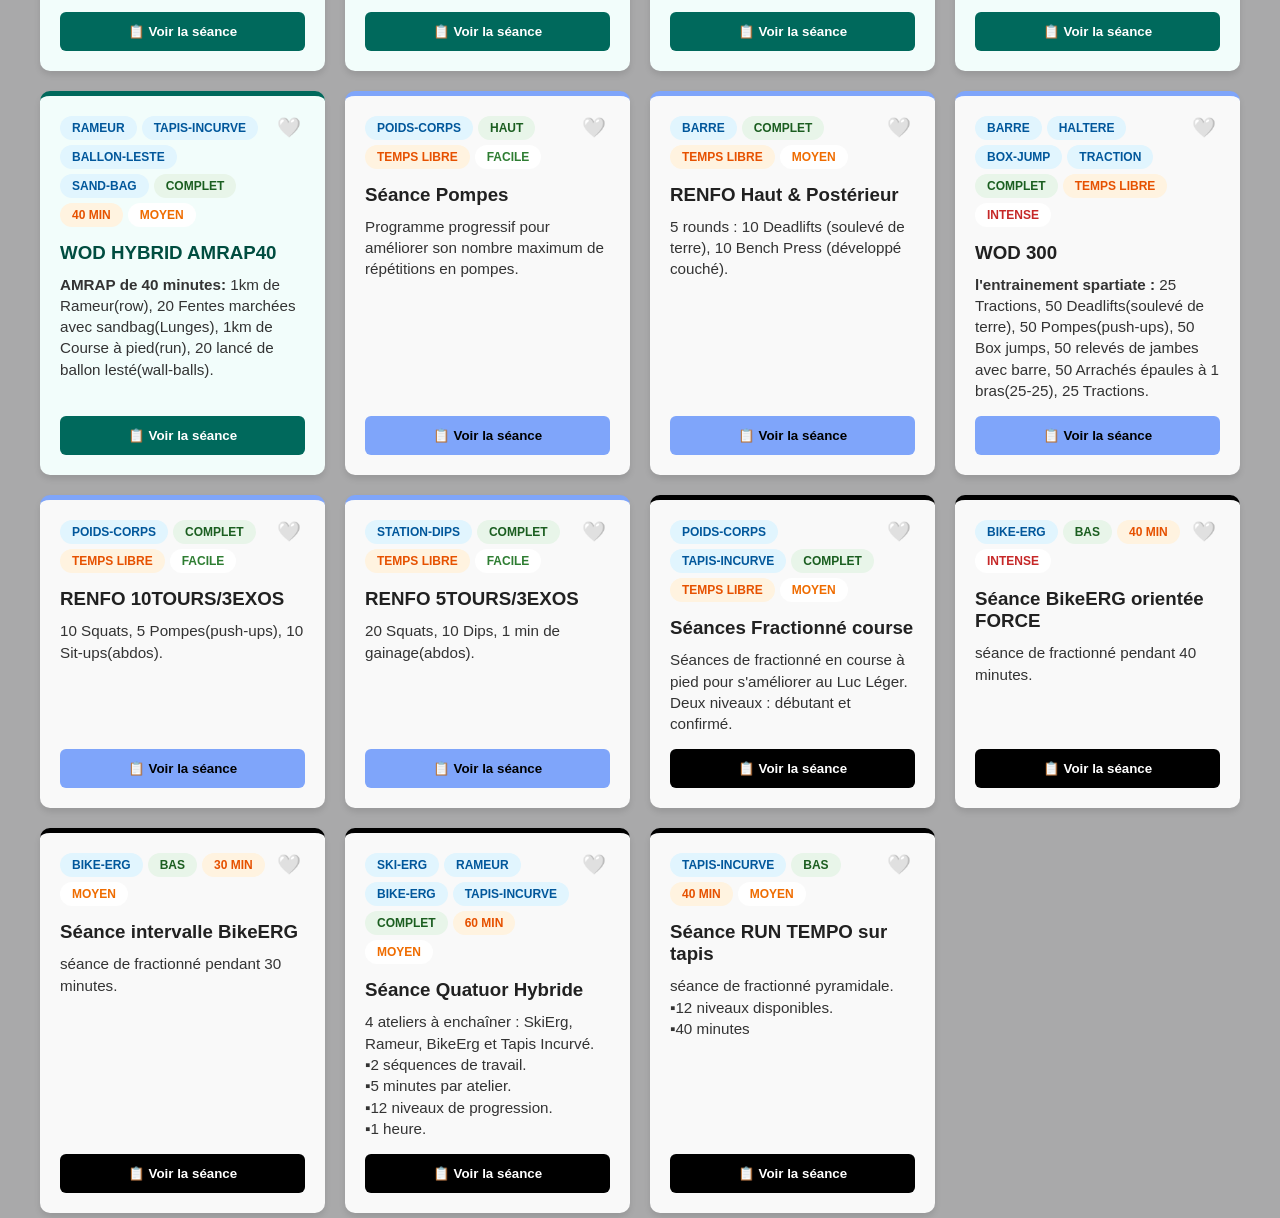
==== commit 272ec883: "Add files via upload" ====
--- a/index.html
+++ b/index.html
@@ -17,21 +17,21 @@
             </a>
         </div>
         <ul>
-            <li><a href="index.html">Entraînements</a></li>
-            <li><a href="infos.html">Infos Pratiques</a></li>
-            <li><a href="chrono.html">Chronos</a></li>
-            <li><a href="seances_perso.html">Créer sa séance</a></li>
+            <li><a href="index.html">ENTRAÎNEMENTS</a></li>
+            <li><a href="infos.html">INFOS PRATIQUES</a></li>
+            <li><a href="chrono.html">CHRONOS</a></li>
+            <li><a href="seances_perso.html">CRÉER SA SÉANCE</a></li>
         </ul>
         <div class="nav-spacer"></div>
     </div>
 </nav>
     
 <main>
-    <h2 style="text-align: center;">HYBRID-Crosstraining ~ Renfo-Muscu ~ Cardio</h2>
+    <h3 style="text-align: center;">HYBRID/CROSStraining ▪️ RENFO/MUSCU ▪️ CARDIO</h3>
 
     <div class="search-container" style="margin-bottom: 20px;">
         <input type="text" id="search-input" placeholder="🔍 Rechercher un exercice, un titre, un mouvement ou utiliser les filtres ci-dessous" 
-               style="width: 100%; padding: 12px; border-radius: 5px; border: 1px solid #ccc; font-size: 16px; box-sizing: border-box;">
+               style="width: 100%; padding: 12px; border-radius: 5px; border: 1px solid #ccc; font-size: 12px;text-align: center; box-sizing: border-box;">
     </div>
 
     <div class="filter-bar">
--- a/style.css
+++ b/style.css
@@ -3,7 +3,7 @@
     font-family: sans-serif;
     margin: 0;
     padding: 0;
-    background-color: #f4f7f6;
+    background-color: #a9a9aa;
     color: #333;
 }
 
@@ -113,7 +113,7 @@
 
 /* --- Mise en page --- */
 main {
-    padding: 40px;
+    padding: 5px;
     max-width: 1200px;
     margin: auto;
 }
@@ -127,7 +127,7 @@
     gap: 10px;
     margin-bottom: 30px;
     flex-wrap: wrap;
-    justify-content: center;
+    
 }
 
 .filter-bar select {
@@ -182,15 +182,16 @@
 .card-for-time h3 { color: #1a237e; }
 .card-for-time .btn-full { background-color: #1a237e; color: #fff; }
 
-/* HYROX - Vert émeraude */
-.card-hyrox { border-top-color: #00695c; background: #f2fdfb; }
-.card-hyrox h3 { color: #004d40; }
-.card-hyrox .btn-full { background-color: #00695c; color: #fff; }
-
-/* MUSCU - Gris anthracite */
-.card-muscu { border-top-color: #424242; background: #f9f9f9; }
+/* HYBRID - Vert émeraude */
+.card-hybrid { border-top-color: #00695c; background: #f2fdfb; }
+.card-hybrid h3 { color: #004d40; }
+.card-hybrid .btn-full { background-color: #00695c; color: #fff; }
+
+/* MUSCU - parme */
+.card-muscu { border-top-color: #7fa5fa; background: #f9f9f9; }
 .card-muscu h3 { color: #212121; }
-.card-muscu .btn-full { background-color: #424242; color: #fff; }
+.card-muscu .btn-full { background-color: #7fa5fa; color: #000; }
+.card-muscu .btn-full:hover { background-color: #5789fa; }
 
 /* CARDIO FRACTIONNE - Gris anthracite */
 .card-cardio { border-top-color: #000; background: #f9f9f9; }
@@ -222,6 +223,7 @@
 .btn-full {
     display: block;
     width: 100%;
+    border: none;
     padding: 12px 0;
     background-color: #000;
     color: #fff;
@@ -263,9 +265,33 @@
 
 /* --- Responsive et Impression --- */
 @media (max-width: 768px) {
-    .nav-container { flex-direction: column; }
+    .nav-container {
+        flex-direction: row;
+        flex-wrap: wrap;
+        padding: 0 10px;
+        justify-content: center;
+    }
+    .logo { padding: 6px 0; }
     .nav-spacer { display: none; }
-    nav ul { flex-direction: column; }
+    nav ul {
+        flex-direction: row;
+        flex-wrap: wrap;
+        justify-content: center;
+        width: 100%;
+        padding: 4px 0;
+    }
+    nav ul li {
+        flex: 0 0 50%;
+        text-align: center;
+        border-top: 1px solid #222;
+    }
+    nav ul li a {
+        padding: 12px 8px;
+        font-size: 0.82em;
+        justify-content: center;
+        display: flex;
+        align-items: center;
+    }
     .submenu { position: static; width: 100%; }
 }
 
@@ -466,16 +492,16 @@
 #modal-box.type-amrap    { border-top: 5px solid #e53935; }
 #modal-box.type-tabata   { border-top: 5px solid #fb8c00; }
 #modal-box.type-for-time { border-top: 5px solid #1a237e; }
-#modal-box.type-hyrox    { border-top: 5px solid #00695c; }
-#modal-box.type-muscu    { border-top: 5px solid #424242; }
+#modal-box.type-hybrid    { border-top: 5px solid #00695c; }
+#modal-box.type-muscu    { border-top: 5px solid #7fa5fa; }
 #modal-box.type-cardio   { border-top: 5px solid #000; }
 
 #modal-box.type-emom   .modal-badge-type { background: #d4af37; color: #000; }
 #modal-box.type-amrap  .modal-badge-type { background: #e53935; }
 #modal-box.type-tabata .modal-badge-type { background: #fb8c00; }
 #modal-box.type-for-time .modal-badge-type { background: #1a237e; }
-#modal-box.type-hyrox  .modal-badge-type { background: #00695c; }
-#modal-box.type-muscu  .modal-badge-type { background: #424242; }
+#modal-box.type-hybrid  .modal-badge-type { background: #00695c; }
+#modal-box.type-muscu  .modal-badge-type { background: #7fa5fa; }
 #modal-box.type-cardio .modal-badge-type { background: #000; }
 
 /* Bouton fermer */
@@ -720,3 +746,18 @@
 .conseil-media {
     margin-bottom: 4px;
 }
+
+/* =============================================
+   BOUTON FAVORI
+   ============================================= */
+.btn-favori {
+    background: none;
+    border: none;
+    font-size: 1.2em;
+    cursor: pointer;
+    padding: 2px 4px;
+    line-height: 1;
+    flex-shrink: 0;
+    transition: transform 0.15s;
+}
+.btn-favori:hover { transform: scale(1.3); }
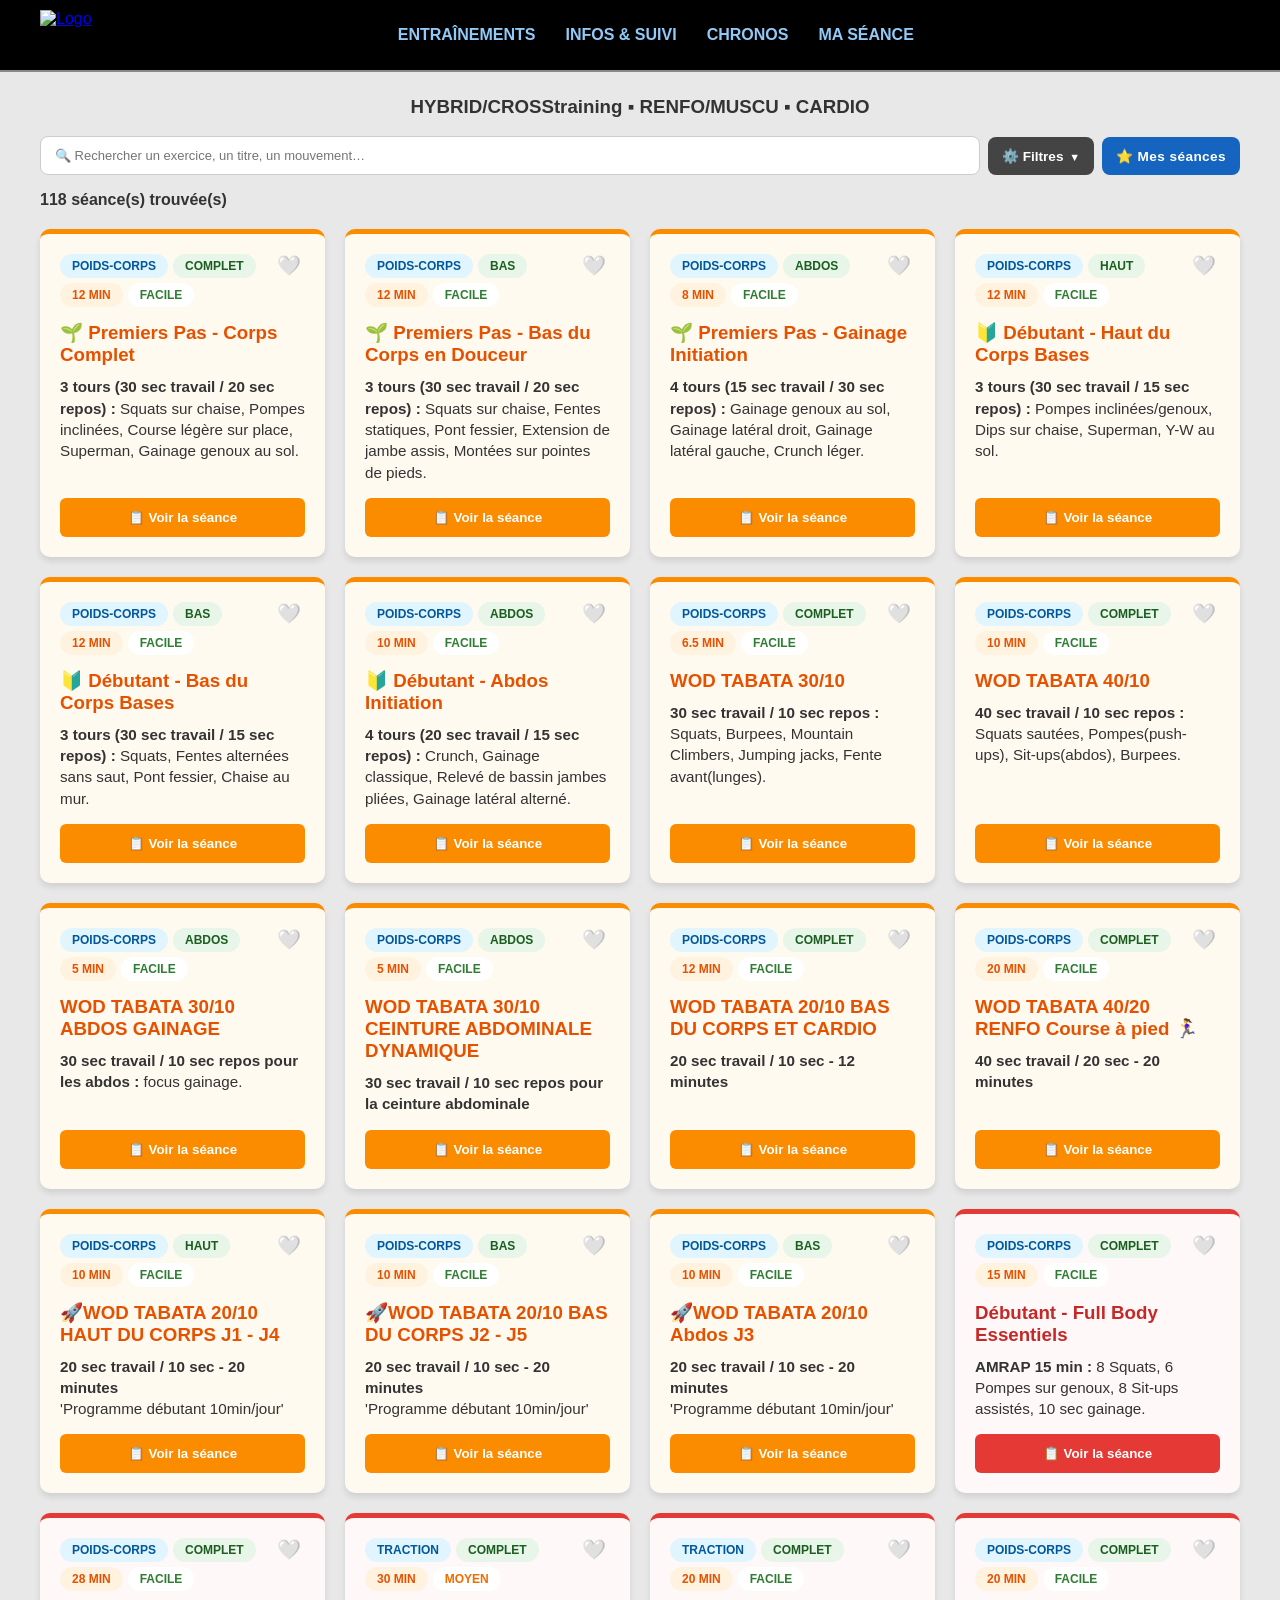
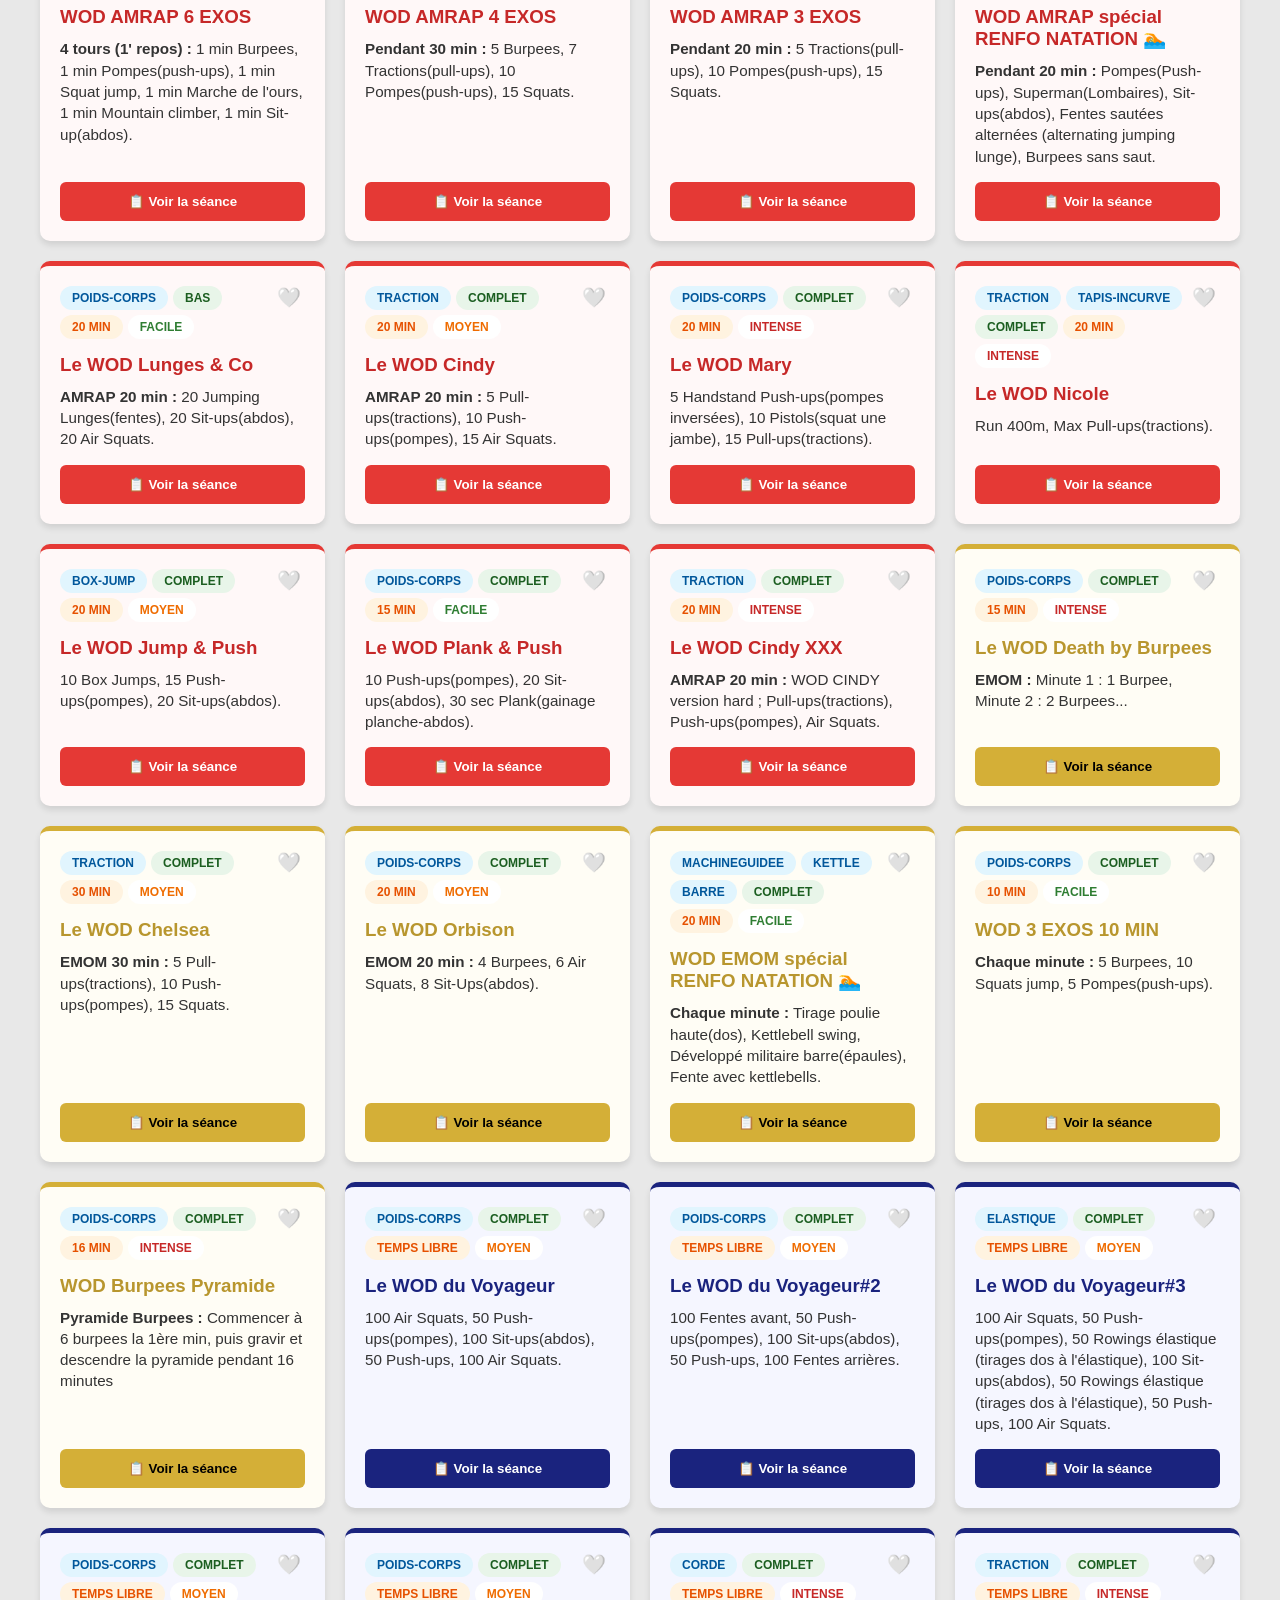
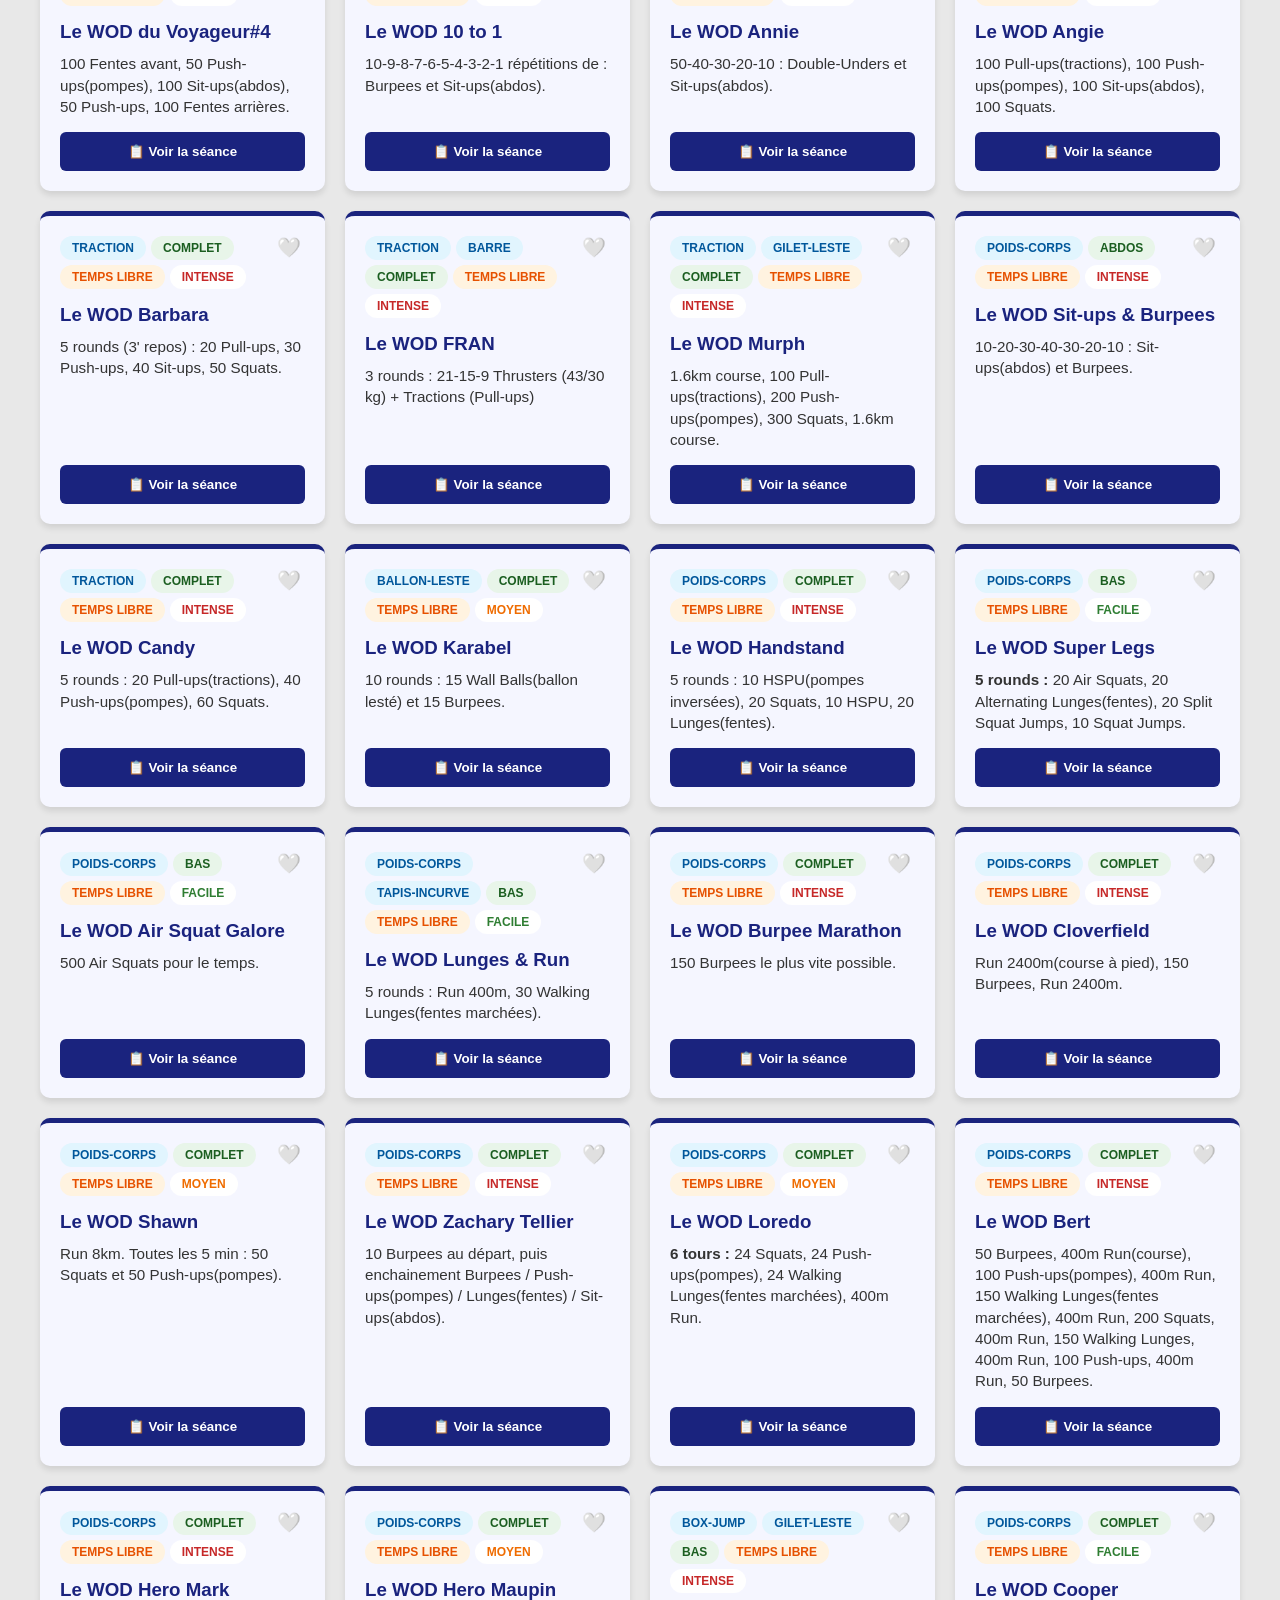
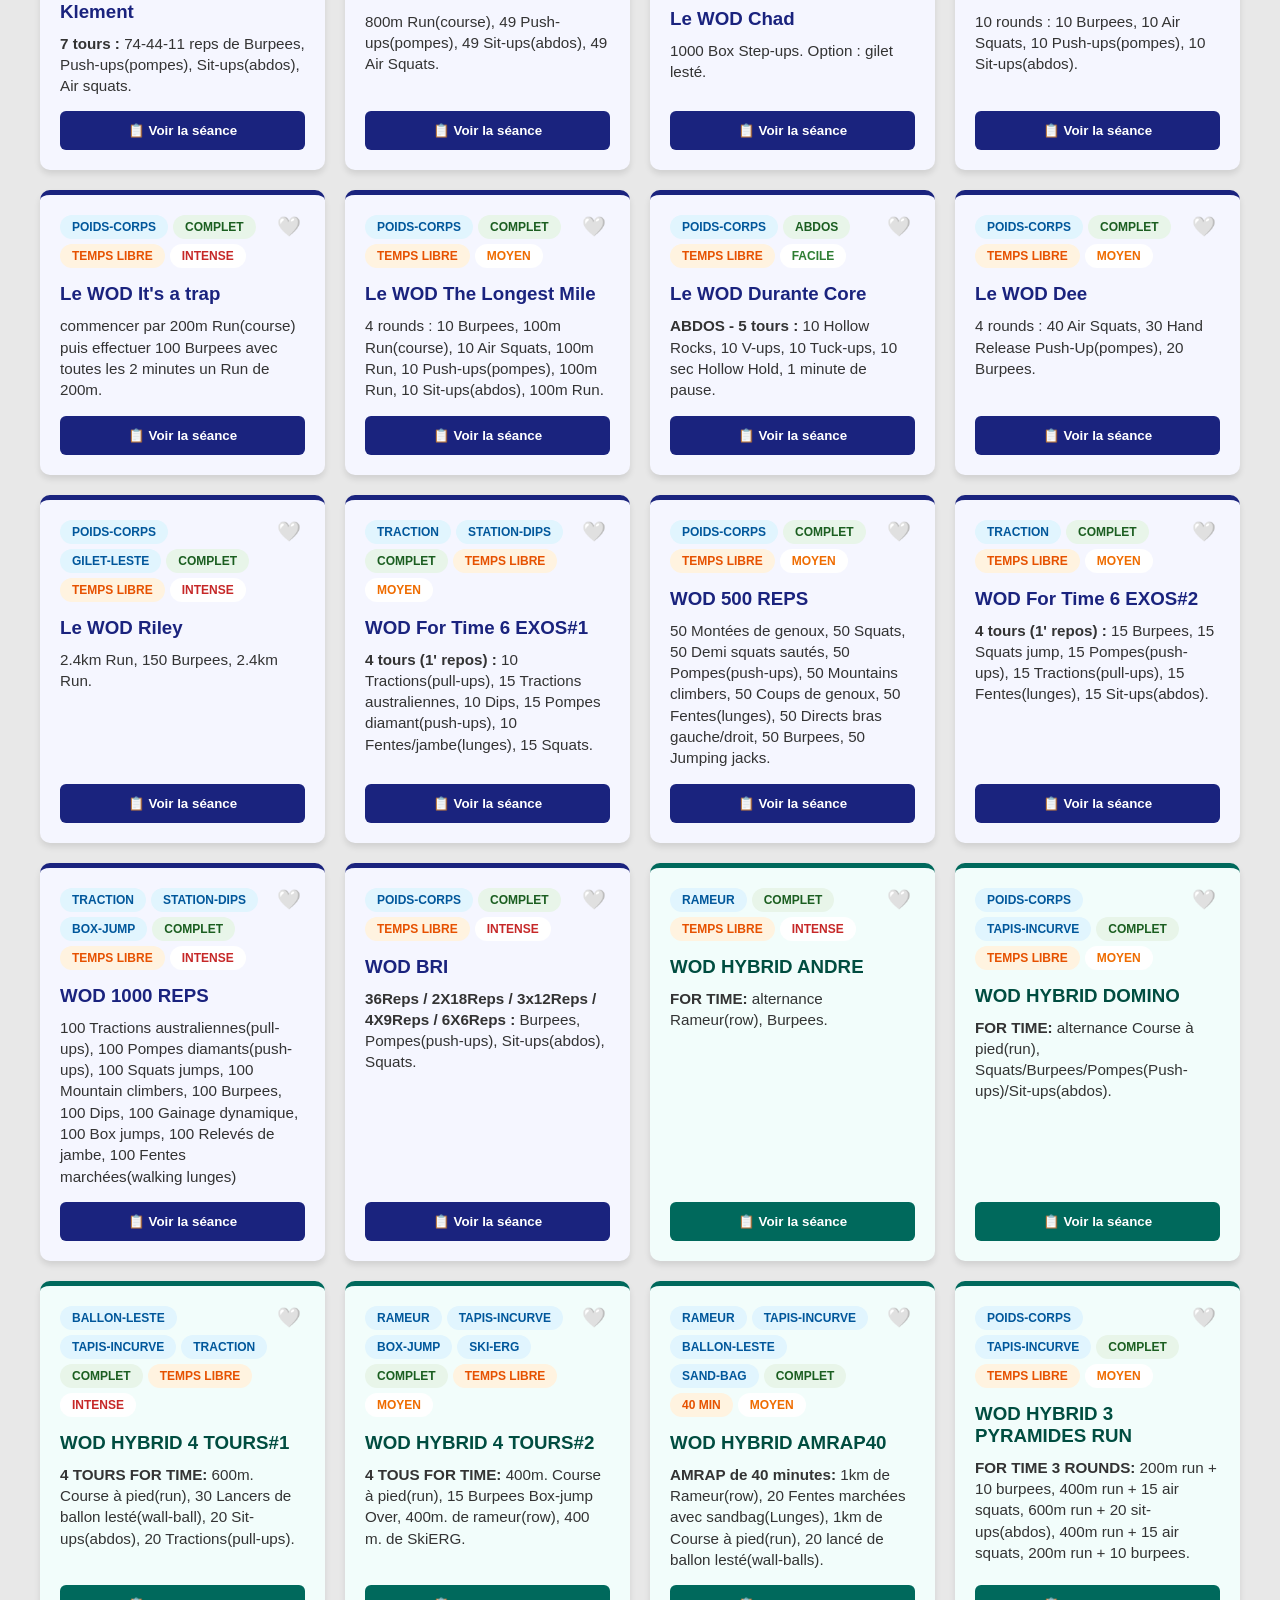
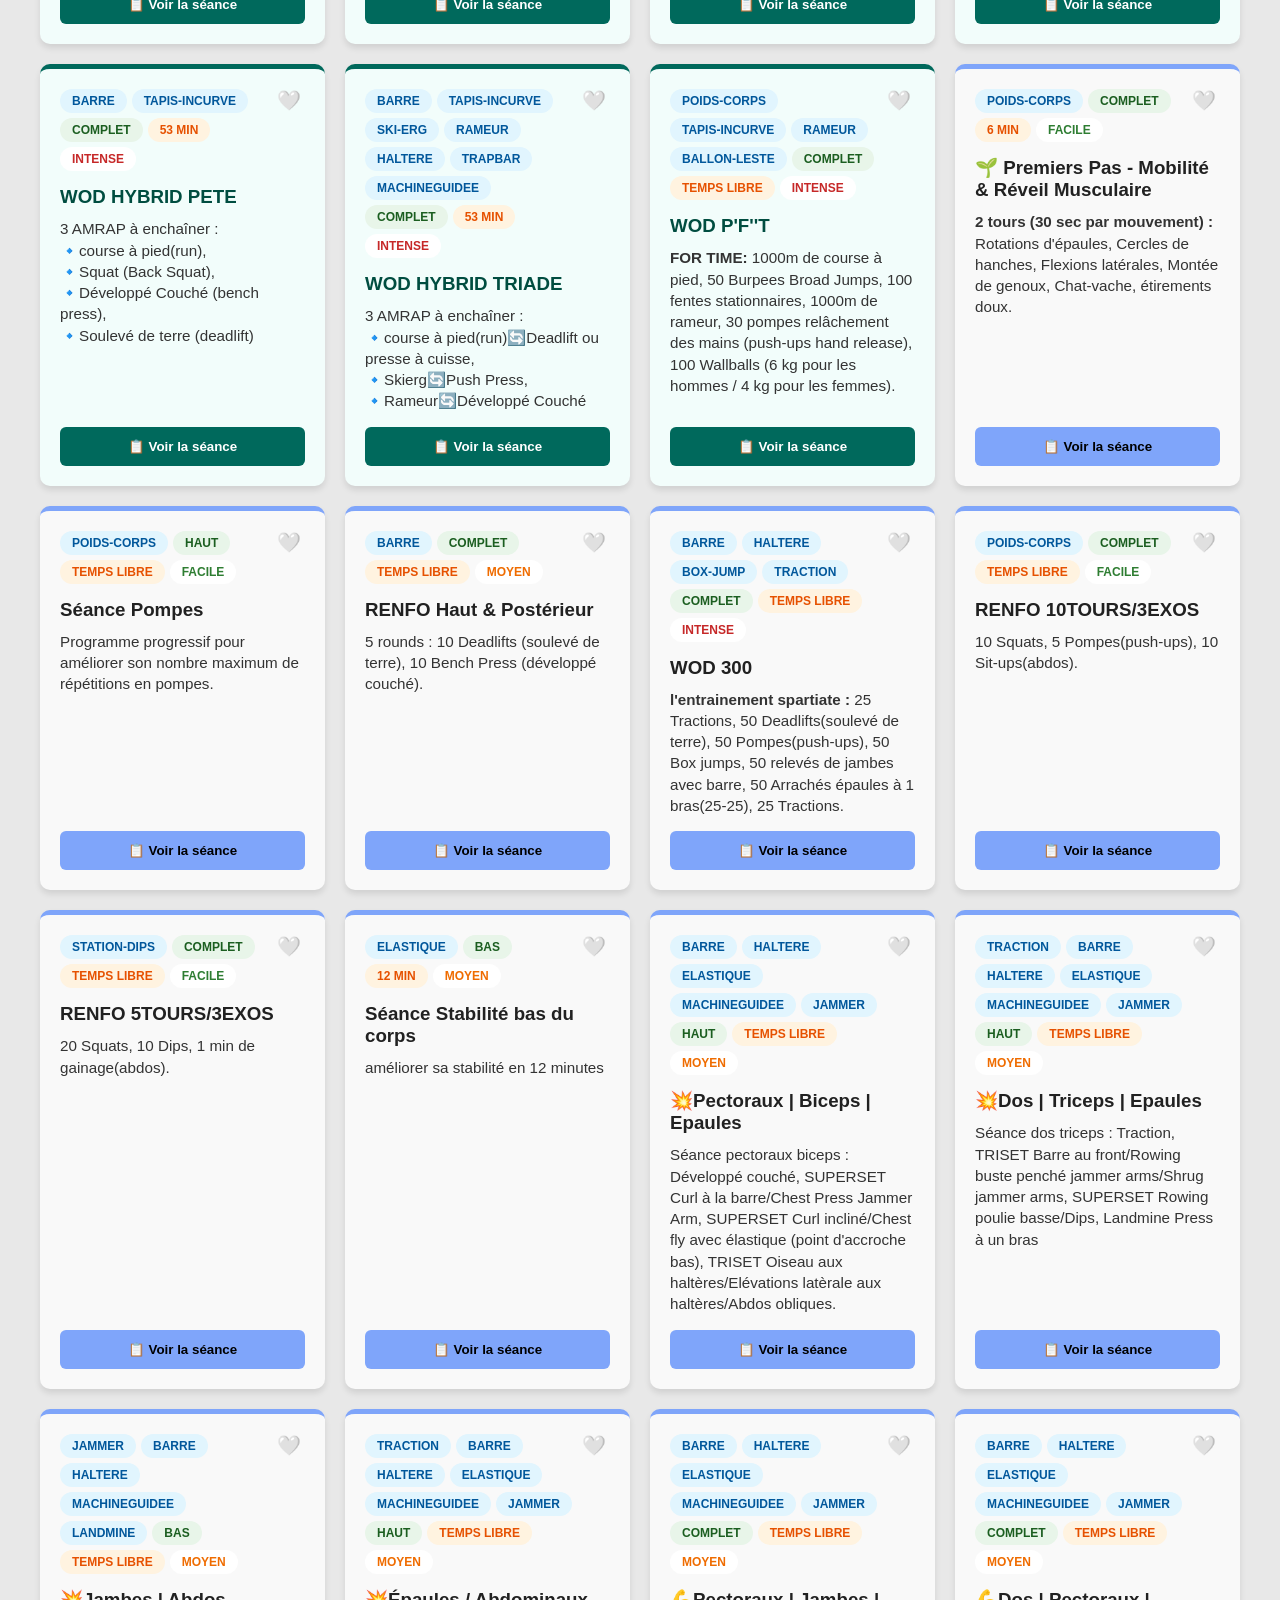
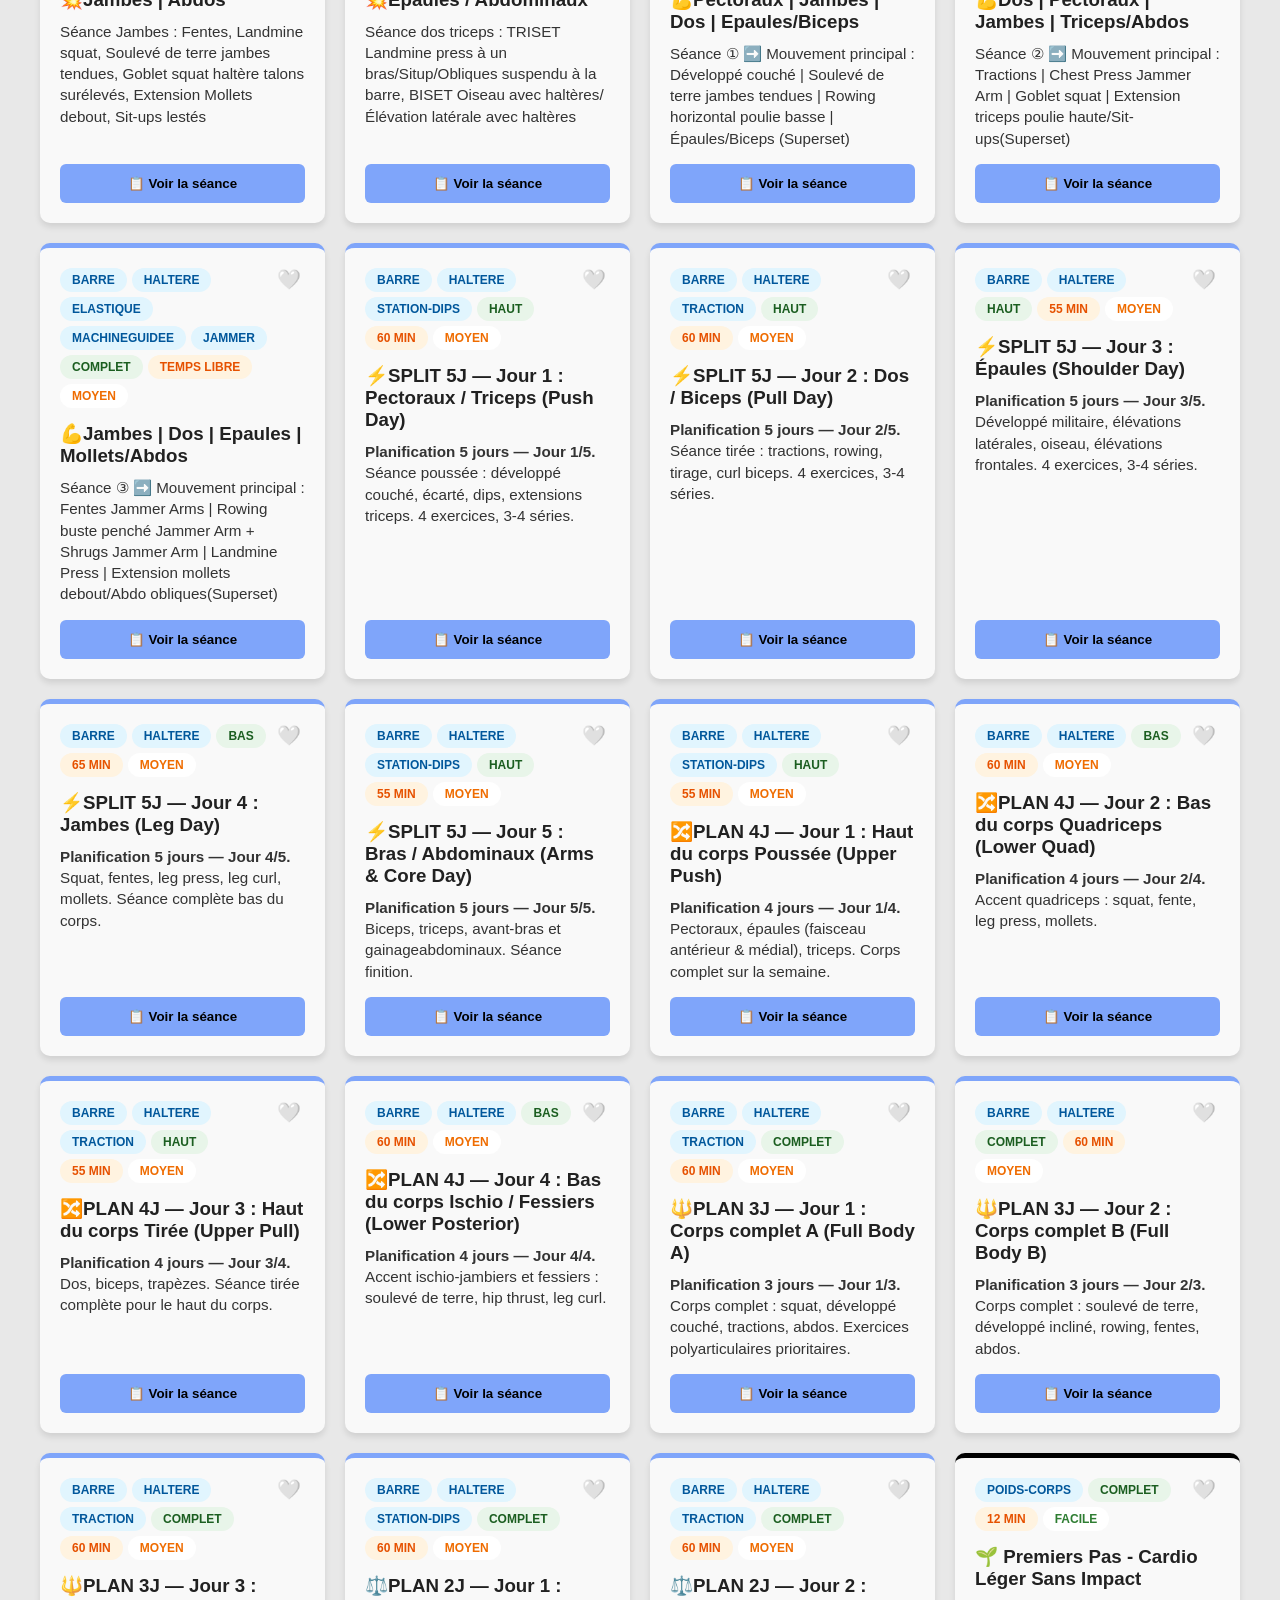
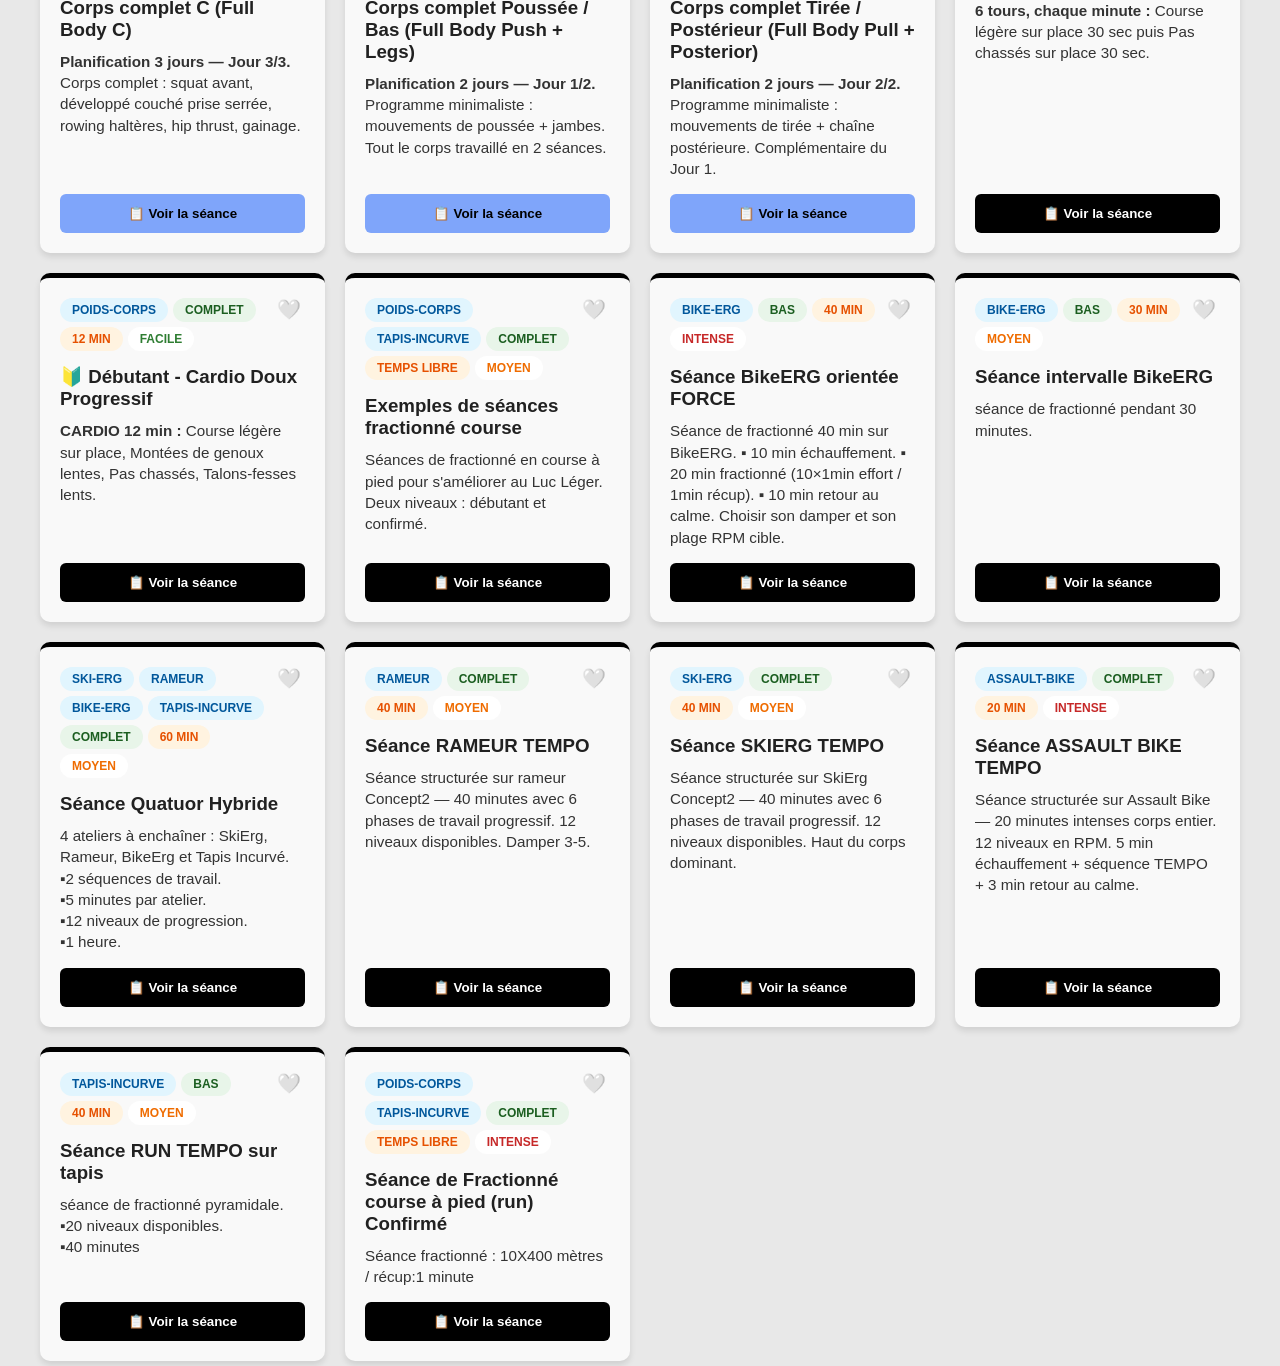
==== commit ecbce71d: "Add files via upload" ====
--- a/index.html
+++ b/index.html
@@ -6,6 +6,17 @@
     <link rel="icon" type="image/png" href="images/2090184-cddc39_ico.png">
     <title>TOTAL HYBRID TRAINING</title>
     <link rel="stylesheet" href="style.css">
+    <style>
+        /* Exercice cliquable avec image */
+        .modal-ex-img-link {
+            color: inherit;
+            text-decoration: underline;
+            text-decoration-style: dotted;
+            text-underline-offset: 3px;
+            cursor: pointer;
+        }
+        .modal-ex-img-link:hover { color: #1a237e; text-decoration-style: solid; }
+    </style>
 </head>
 <body>
 
@@ -13,14 +24,14 @@
     <div class="nav-container">
         <div class="logo">
             <a href="index.html">
-                <img src="images/2090184-cddc39.png" alt="Logo">
+                <img src="images/ICONETHT_1.png" alt="Logo">
             </a>
         </div>
         <ul>
             <li><a href="index.html">ENTRAÎNEMENTS</a></li>
-            <li><a href="infos.html">INFOS PRATIQUES</a></li>
+            <li><a href="infos.html">INFOS &amp; SUIVI</a></li>
             <li><a href="chrono.html">CHRONOS</a></li>
-            <li><a href="seances_perso.html">CRÉER SA SÉANCE</a></li>
+            <li><a href="seances_perso.html">MA SÉANCE</a></li>
         </ul>
         <div class="nav-spacer"></div>
     </div>
@@ -29,75 +40,90 @@
 <main>
     <h3 style="text-align: center;">HYBRID/CROSStraining ▪️ RENFO/MUSCU ▪️ CARDIO</h3>
 
-    <div class="search-container" style="margin-bottom: 20px;">
-        <input type="text" id="search-input" placeholder="🔍 Rechercher un exercice, un titre, un mouvement ou utiliser les filtres ci-dessous" 
-               style="width: 100%; padding: 12px; border-radius: 5px; border: 1px solid #ccc; font-size: 12px;text-align: center; box-sizing: border-box;">
+    <!-- BARRE RECHERCHE + BOUTON FILTRES -->
+    <div class="search-toolbar">
+        <input type="text" id="search-input"
+               placeholder="🔍 Rechercher un exercice, un titre, un mouvement…"
+               class="search-toolbar-input">
+        <button class="btn-toggle-filtres" id="btn-toggle-filtres" onclick="toggleFiltres()" title="Afficher / Masquer les filtres">
+            ⚙️ Filtres <span id="filtres-badge" class="filtres-badge" style="display:none;">●</span> <span class="filtres-fleche">▼</span>
+        </button>
+        <button onclick="ouvrirModalSeancesPerso()" id="btn-mes-seances-perso" class="btn-mes-seances" title="Mes séances personnelles">
+            ⭐ Mes séances
+        </button>
     </div>
 
-    <div class="filter-bar">
-        
-        <select id="filter-type">
-            <option value="all">🔼 Types de séance : tous 🔼</option>
-            <option value="AMRAP">AMRAP</option>
-            <option value="TABATA">TABATA</option>
-            <option value="EMOM">EMOM</option>
-            <option value="FOR TIME">FOR TIME</option>
-            <option value="HYBRID">HYBRID</option>
-            <option value="MUSCU">MUSCU - RENFO</option>
-            <option value="CARDIO">CARDIO - FRACTIONNE</option>
-        </select>
-        
-        <select id="levelFilter">
-            <option value="all">🔼 Difficulté : Tous niveaux 🔼</option>
-            <option value="Facile">Facile 🟢</option>
-            <option value="Moyen">Moyen 🟡</option>
-            <option value="Intense">Intense 🔴</option>
-        </select>
-        
-        <select id="filter-material">
-            <option value="all">🔼 Matériels : Tous 🔼</option>
-            <option value="poids-corps">Sans matériel</option>
-            <option value="barre">Barre et poids</option>
-            <option value="haltere">Haltère</option>
-            <option value="traction">Barre de traction</option>
-            <option value="rameur">Rameur</option>
-            <option value="bike-erg">BikeErg</option>
-            <option value="ski-erg">SkiErg</option>
-            <option value="tapis-incurve">Tapis de course</option>
-            <option value="ballon-leste">Ballon lesté</option>
-            <option value="gilet-leste">Gilet lesté</option>
-            <option value="box-jump">Box jump</option>
-            <option value="station-dips">Station à dips</option>
-            <option value="sand-bag">SandBag - Sac lesté</option>
-            <option value="elastique">Bande élastique</option>
-            
-        </select>
-
-        <select id="filter-body">
-            <option value="all">🔼 Corps : Toutes les zones 🔼</option>
-            <option value="haut">Haut du corps</option>
-            <option value="bas">Bas du corps</option>
-            <option value="complet">Corps complet</option>
-            <option value="abdos">Abdos / Core</option>
-        </select>
-        
-        <select id="filter-time">
-            <option value="all">🔼 Durées : Toutes 🔼</option>
-            <option value="court">Moins de 15 min</option>
-            <option value="moyen">15 à 30 min</option>
-            <option value="long">Plus de 30 min</option>
-            <option value="libre">Temps libre / For Time</option>
-        </select>
-        
-        
-        <select id="filter-favoris">
-            <option value="all">🔼 Favoris : Tous 🔼</option>
-            <option value="favoris">❤️ Mes favoris</option>
-        </select>
-
-        <button onclick="tirageAleatoire()" class="btn-fun" style="background: #636361; color: #000; font-weight: bold; border: none; padding: 10px 15px; border-radius: 30px; cursor: pointer; margin-left: 10px;">
-            🎲
-        </button>
+    <!-- PANNEAU FILTRES (rétractable) -->
+    <div class="filtres-panel" id="filtres-panel">
+        <div class="filtres-panel-inner">
+            <select id="filter-type">
+                <option value="all">🔼 Types de séance : tous 🔼</option>
+                <option value="AMRAP">AMRAP</option>
+                <option value="TABATA">TABATA</option>
+                <option value="EMOM">EMOM</option>
+                <option value="FOR TIME">FOR TIME</option>
+                <option value="HYBRID">HYBRID</option>
+                <option value="MUSCU">MUSCU - RENFO</option>
+                <option value="CARDIO">CARDIO - FRACTIONNE</option>
+            </select>
+
+            <select id="levelFilter">
+                <option value="all">🔼 Difficulté : Tous niveaux 🔼</option>
+                <option value="Facile">Facile 🟢</option>
+                <option value="Moyen">Moyen 🟡</option>
+                <option value="Intense">Intense 🔴</option>
+            </select>
+
+            <select id="filter-material">
+                <option value="all">🔼 Matériels : Tous 🔼</option>
+                <option value="poids-corps">Sans matériel</option>
+                <option value="barre">Barre et poids</option>
+                <option value="haltere">Haltère</option>
+                <option value="trapbar">Trap Bar</option>
+                <option value="traction">Barre de traction</option>
+                <option value="rameur">Rameur</option>
+                <option value="bike-erg">BikeErg</option>
+                <option value="ski-erg">SkiErg</option>
+                <option value="tapis-incurve">Tapis de course</option>
+                <option value="assault-bike">Assault Bike</option>
+                <option value="ballon-leste">Ballon lesté</option>
+                <option value="gilet-leste">Gilet lesté</option>
+                <option value="box-jump">Box jump</option>
+                <option value="station-dips">Station à dips</option>
+                <option value="sand-bag">SandBag - Sac lesté</option>
+                <option value="elastique">Bande élastique</option>
+                <option value="machineguidee">Machine guidée</option>
+                <option value="jammer">Jammer arms</option>
+                <option value="landmine">Landmine</option>
+                <option value="kettle">Kettlebell</option>
+            </select>
+
+            <select id="filter-body">
+                <option value="all">🔼 Corps : Toutes les zones 🔼</option>
+                <option value="haut">Haut du corps</option>
+                <option value="bas">Bas du corps</option>
+                <option value="complet">Corps complet</option>
+                <option value="abdos">Abdos / Core</option>
+            </select>
+
+            <select id="filter-time">
+                <option value="all">🔼 Durées : Toutes 🔼</option>
+                <option value="court">Moins de 15 min</option>
+                <option value="moyen">15 à 30 min</option>
+                <option value="long">Plus de 30 min</option>
+                <option value="libre">Temps libre / For Time</option>
+            </select>
+
+            <select id="filter-favoris">
+                <option value="all">🔼 Favoris : Tous 🔼</option>
+                <option value="favoris">❤️ Mes favoris</option>
+            </select>
+
+            <div class="filtres-actions">
+                <button onclick="tirageAleatoire()" class="btn-fun" id="btn-tirage" title="Séance au hasard (selon filtres actifs)">🎲 Aléatoire</button>
+                <button onclick="resetFiltres()" class="btn-reset-filtres" title="Remettre tous les filtres à zéro">🔄 Réinitialiser</button>
+            </div>
+        </div>
     </div>
 
     <div id="workout-grid" class="card-grid"></div>
@@ -126,6 +152,410 @@
 </div>
 
 <button id="backToTop" title="Retour en haut">↑</button>
+
+
 <script src="script.js"></script>
+<!-- ============================================================
+     MODALE MES SÉANCES PERSO
+     ============================================================ -->
+<style>
+#msp-overlay {
+    display: none;
+    position: fixed;
+    inset: 0;
+    background: rgba(0,0,0,0.6);
+    z-index: 9000;
+    align-items: flex-start;
+    justify-content: center;
+    padding: 16px;
+    overflow-y: auto;
+}
+#msp-overlay.open { display: flex; }
+#msp-box {
+    background: #fff;
+    border-radius: 16px;
+    width: 100%;
+    max-width: 560px;
+    margin: auto;
+    box-shadow: 0 8px 40px rgba(0,0,0,0.22);
+    overflow: hidden;
+}
+#msp-header {
+    background: #1565c0;
+    color: #fff;
+    padding: 16px 20px 12px;
+    display: flex;
+    align-items: center;
+    justify-content: space-between;
+    gap: 10px;
+}
+#msp-header h2 { margin: 0; font-size: 1.05em; letter-spacing: 0.04em; }
+#msp-close {
+    background: none; border: none; color: #fff;
+    font-size: 1.3em; cursor: pointer; padding: 0 4px;
+}
+#msp-toolbar {
+    display: flex;
+    gap: 8px;
+    padding: 10px 16px;
+    background: #e8eaf6;
+    border-bottom: 1px solid #c5cae9;
+    flex-wrap: wrap;
+}
+.msp-toolbar-btn {
+    background: #fff; color: #1565c0; border: 1px solid #1565c0;
+    border-radius: 20px; padding: 6px 14px; font-size: 0.8em;
+    font-weight: 700; cursor: pointer; transition: background 0.15s;
+}
+.msp-toolbar-btn:hover { background: #e3f2fd; }
+#msp-body { padding: 14px 16px 20px; max-height: 65vh; overflow-y: auto; }
+#msp-empty {
+    text-align: center;
+    padding: 30px 16px;
+    color: #777;
+    font-size: 0.9em;
+    line-height: 1.7;
+}
+#msp-empty a {
+    color: #1565c0; font-weight: 700; text-decoration: none;
+}
+#msp-empty a:hover { text-decoration: underline; }
+
+/* Accordéon séance */
+.msp-item {
+    border: 1px solid #dde; border-radius: 10px;
+    margin-bottom: 10px; overflow: hidden;
+}
+.msp-item-header {
+    display: flex;
+    align-items: center;
+    justify-content: space-between;
+    padding: 10px 14px;
+    background: #f5f7ff;
+    gap: 8px;
+    cursor: default;
+}
+.msp-item-left { flex: 1; min-width: 0; }
+.msp-item-nom {
+    font-weight: 700; font-size: 0.95em; color: #1a1a2e;
+    white-space: nowrap; overflow: hidden; text-overflow: ellipsis;
+}
+.msp-item-meta {
+    font-size: 0.75em; color: #777; margin-top: 2px;
+    display: flex; align-items: center; gap: 8px; flex-wrap: wrap;
+}
+.msp-badge {
+    display: inline-block; padding: 2px 8px; border-radius: 10px;
+    font-size: 0.75em; font-weight: 700; letter-spacing: 0.04em;
+}
+.msp-badge-tabata    { background:#fff3e0; color:#e65100; }
+.msp-badge-amrap     { background:#fce4ec; color:#b71c1c; }
+.msp-badge-emom      { background:#e8f5e9; color:#1b5e20; }
+.msp-badge-fortime   { background:#e3f2fd; color:#0d47a1; }
+.msp-badge-intervalles { background:#f3e5f5; color:#4a148c; }
+.msp-badge-muscu     { background:#fbe9e7; color:#bf360c; }
+
+.msp-btn-go {
+    background: #1a6b3c; color: #fff; border: none;
+    border-radius: 20px; padding: 7px 18px;
+    font-weight: 700; font-size: 0.85em; cursor: pointer;
+    white-space: nowrap; transition: background 0.15s;
+    flex-shrink: 0;
+}
+.msp-btn-go:hover { background: #145730; }
+
+.msp-btn-toggle {
+    background: none; border: 1px solid #bbb; color: #555;
+    border-radius: 20px; padding: 5px 10px;
+    font-size: 0.8em; cursor: pointer; white-space: nowrap;
+    flex-shrink: 0; transition: border-color 0.15s;
+}
+.msp-btn-toggle:hover { border-color: #1565c0; color: #1565c0; }
+
+/* Détail accordéon */
+.msp-item-detail {
+    display: none;
+    padding: 12px 14px 14px;
+    background: #fff;
+    border-top: 1px solid #dde;
+    font-size: 0.85em;
+    color: #333;
+}
+.msp-item-detail.open { display: block; }
+.msp-detail-exo {
+    padding: 3px 0; border-bottom: 1px dashed #eee; color: #444;
+}
+.msp-detail-exo:last-child { border-bottom: none; }
+.msp-detail-actions {
+    display: flex; gap: 10px; margin-top: 12px; flex-wrap: wrap;
+}
+.msp-btn-edit {
+    background: #fff; color: #1565c0; border: 1.5px solid #1565c0;
+    border-radius: 20px; padding: 6px 16px; font-size: 0.82em;
+    font-weight: 700; cursor: pointer; transition: background 0.15s;
+}
+.msp-btn-edit:hover { background: #e3f2fd; }
+.msp-btn-del {
+    background: #fff; color: #c62828; border: 1.5px solid #c62828;
+    border-radius: 20px; padding: 6px 16px; font-size: 0.82em;
+    font-weight: 700; cursor: pointer; transition: background 0.15s;
+}
+.msp-btn-del:hover { background: #ffebee; }
+</style>
+
+<!-- La modale -->
+<div id="msp-overlay">
+    <div id="msp-box">
+        <div id="msp-header">
+            <h2>⭐ Mes séances perso</h2>
+            <button id="msp-close" onclick="fermerModalSeancesPerso()" aria-label="Fermer">✕</button>
+        </div>
+        <div id="msp-toolbar">
+            <button class="msp-toolbar-btn" onclick="mspExporter()">⬇ Exporter (JSON)</button>
+            <label class="msp-toolbar-btn" style="cursor:pointer;">
+                ⬆ Importer (JSON)
+                <input type="file" id="msp-import-input" accept=".json" style="display:none;" onchange="mspImporter(this)">
+            </label>
+        </div>
+        <div id="msp-body">
+            <div id="msp-empty" style="display:none;">
+                <p>🏋️ Vous n'avez pas encore de séances personnelles sauvegardées.</p>
+                <p>Pour créer votre première séance, rendez-vous dans <a href="seances_perso.html"><strong>MA SÉANCE</strong></a>, configurez votre entraînement dans l'onglet <strong>Préparer</strong>, puis cliquez sur<br><strong>💾 Sauvegarder dans mes séances perso</strong>.</p>
+            </div>
+            <div id="msp-list"></div>
+        </div>
+    </div>
+</div>
+
+<script>
+var SEANCES_PERSO_KEY = 'tht_seances_perso';
+
+function seancesPersoLoad() {
+    try { return JSON.parse(localStorage.getItem(SEANCES_PERSO_KEY)) || []; } catch(e) { return []; }
+}
+function seancesPersoSave(data) {
+    try { localStorage.setItem(SEANCES_PERSO_KEY, JSON.stringify(data)); } catch(e) {}
+}
+
+/* ── Ouvrir / Fermer ─────────────────────────────────────────── */
+function ouvrirModalSeancesPerso() {
+    mspRendreListe();
+    document.getElementById('msp-overlay').classList.add('open');
+    document.body.style.overflow = 'hidden';
+}
+function fermerModalSeancesPerso() {
+    document.getElementById('msp-overlay').classList.remove('open');
+    document.body.style.overflow = '';
+}
+document.addEventListener('DOMContentLoaded', function() {
+    var overlay = document.getElementById('msp-overlay');
+    if (overlay) overlay.addEventListener('click', function(e) {
+        if (e.target === this) fermerModalSeancesPerso();
+    });
+});
+
+/* ── Rendu de la liste ───────────────────────────────────────── */
+function mspRendreListe() {
+    var data = seancesPersoLoad();
+    var empty = document.getElementById('msp-empty');
+    var list  = document.getElementById('msp-list');
+    list.innerHTML = '';
+
+    if (data.length === 0) {
+        empty.style.display = 'block';
+        return;
+    }
+    empty.style.display = 'none';
+
+    data.forEach(function(seance, idx) {
+        var item = document.createElement('div');
+        item.className = 'msp-item';
+        item.id = 'msp-item-' + seance.id;
+
+        // Badge type
+        var badgeClass = 'msp-badge msp-badge-' + seance.type;
+        var typeLabel = seance.typeLabel || seance.type.toUpperCase();
+
+        // Résumé exercices pour le détail
+        var detail = mspResumerDetail(seance);
+
+        item.innerHTML =
+            '<div class="msp-item-header">' +
+                '<div class="msp-item-left">' +
+                    '<div class="msp-item-nom">' + escHtml(seance.nom) + '</div>' +
+                    '<div class="msp-item-meta">' +
+                        '<span class="' + badgeClass + '">' + typeLabel + '</span>' +
+                        '<span>Créée le ' + escHtml(seance.dateCreation) + '</span>' +
+                    '</div>' +
+                '</div>' +
+                '<button class="msp-btn-go" onclick="mspGo(\'' + seance.id + '\')">⚡ GO !</button>' +
+                '<button class="msp-btn-toggle" onclick="mspToggle(\'' + seance.id + '\')">▼ Détails</button>' +
+            '</div>' +
+            '<div class="msp-item-detail" id="msp-detail-' + seance.id + '">' +
+                detail +
+                '<div class="msp-detail-actions">' +
+                    '<button class="msp-btn-edit" onclick="mspEditer(\'' + seance.id + '\')">✏️ Modifier</button>' +
+                    '<button class="msp-btn-del"  onclick="mspSupprimer(\'' + seance.id + '\')">🗑 Supprimer</button>' +
+                '</div>' +
+            '</div>';
+
+        list.appendChild(item);
+    });
+}
+
+/* ── Résumé lisible du contenu ───────────────────────────────── */
+function mspResumerDetail(seance) {
+    var c = seance.chargement;
+    var html = '<div style="margin-bottom:8px;font-size:0.8em;color:#999;">Contenu de la séance :</div>';
+    if (!c) return html + '<em>Contenu non disponible</em>';
+
+    if (c.type === 'surmesure' && c.phases) {
+        c.phases.forEach(function(p) {
+            var label = {travail:'🔥 Travail', repos:'😮 Pause', warmup:'🏃 Warm-up', recup:'🧘 Récup'}[p.type] || p.type;
+            var dur = p.sec ? ' — ' + p.sec + 's' : '';
+            html += '<div class="msp-detail-exo">' + label + dur + (p.text ? ' : ' + escHtml(p.text) : '') + '</div>';
+        });
+        if (c.repeat && c.repeat > 1) html += '<div style="font-size:0.8em;color:#888;margin-top:4px;">🔁 ' + c.repeat + ' tours</div>';
+    } else if ((c.type === 'amrap' || c.type === 'emom' || c.type === 'fortime') && c.exercices) {
+        if (c.duree_min) html += '<div style="font-size:0.8em;color:#888;margin-bottom:4px;">⏱ ' + c.duree_min + ' min</div>';
+        c.exercices.forEach(function(ex) {
+            html += '<div class="msp-detail-exo">▸ ' + escHtml(ex.text) + '</div>';
+        });
+    } else if (c.type === 'intervalles' && c.blocs) {
+        c.blocs.forEach(function(b) {
+            var label = {travail:'🔥', repos:'😮', warmup:'🏃', recup:'🧘'}[b.type] || '▸';
+            var dur = b.dur ? ' ' + b.dur + 's' : '';
+            html += '<div class="msp-detail-exo">' + label + dur + (b.instr ? ' : ' + escHtml(b.instr) : '') + '</div>';
+        });
+    } else if (c.type === 'muscu' && c.blocs) {
+        c.blocs.forEach(function(b) {
+            (b.exos || []).forEach(function(ex) {
+                var nbSeries = ex.series ? ex.series.length : 0;
+                html += '<div class="msp-detail-exo">▸ ' + escHtml(ex.nom) + (nbSeries ? ' — ' + nbSeries + ' séries' : '') + '</div>';
+            });
+        });
+    }
+    return html;
+}
+
+function escHtml(str) {
+    return String(str || '').replace(/&/g,'&amp;').replace(/</g,'&lt;').replace(/>/g,'&gt;').replace(/"/g,'&quot;');
+}
+
+/* ── Actions ─────────────────────────────────────────────────── */
+function mspGo(id) {
+    var data = seancesPersoLoad();
+    var seance = data.find(function(s) { return s.id === id; });
+    if (!seance) return;
+    var encoded = encodeURIComponent(JSON.stringify(seance.chargement));
+    window.location.href = 'seances_perso.html?seance=' + encoded + '&direct=1';
+}
+
+function mspEditer(id) {
+    var data = seancesPersoLoad();
+    var seance = data.find(function(s) { return s.id === id; });
+    if (!seance) return;
+    var encoded = encodeURIComponent(JSON.stringify(seance.chargement));
+    window.location.href = 'seances_perso.html?seance=' + encoded;
+}
+
+function mspToggle(id) {
+    var detail = document.getElementById('msp-detail-' + id);
+    var btn = document.querySelector('#msp-item-' + id + ' .msp-btn-toggle');
+    if (!detail) return;
+    var isOpen = detail.classList.toggle('open');
+    if (btn) btn.textContent = isOpen ? '▲ Réduire' : '▼ Détails';
+}
+
+function mspSupprimer(id) {
+    var data = seancesPersoLoad();
+    var seance = data.find(function(s) { return s.id === id; });
+    if (!seance) return;
+    if (!confirm('Supprimer "' + seance.nom + '" ? Cette action est irréversible.')) return;
+    data = data.filter(function(s) { return s.id !== id; });
+    seancesPersoSave(data);
+    mspRendreListe();
+}
+
+/* ── Export JSON ─────────────────────────────────────────────── */
+function mspExporter() {
+    var data = seancesPersoLoad();
+    if (data.length === 0) { alert('Aucune séance perso à exporter.'); return; }
+    var blob = new Blob([JSON.stringify(data, null, 2)], { type: 'application/json' });
+    var a = document.createElement('a');
+    a.href = URL.createObjectURL(blob);
+    a.download = 'tht_seances_perso_' + new Date().toISOString().slice(0,10) + '.json';
+    a.click();
+    URL.revokeObjectURL(a.href);
+}
+
+/* ── Import JSON ─────────────────────────────────────────────── */
+function mspImporter(input) {
+    var file = input.files[0];
+    if (!file) return;
+    var reader = new FileReader();
+    reader.onload = function(e) {
+        try {
+            var imported = JSON.parse(e.target.result);
+            if (!Array.isArray(imported)) throw new Error('Format invalide');
+            var existing = seancesPersoLoad();
+            var added = 0, replaced = 0;
+            imported.forEach(function(s) {
+                if (!s.id || !s.nom || !s.type || !s.chargement) return;
+                var idx = existing.findIndex(function(e) { return e.id === s.id; });
+                if (idx >= 0) { existing[idx] = s; replaced++; }
+                else { existing.unshift(s); added++; }
+            });
+            seancesPersoSave(existing);
+            alert(added + ' séance(s) ajoutée(s), ' + replaced + ' mise(s) à jour.');
+            mspRendreListe();
+        } catch(err) {
+            alert('Erreur lors de l\'import : fichier JSON invalide.');
+        }
+        input.value = '';
+    };
+    reader.readAsText(file);
+}
+</script>
+
+<script>
+/* ── Panneau filtres rétractable ─────────────────────────────── */
+(function() {
+    // Sur desktop (>= 768px) : ouvert par défaut
+    // Sur mobile (< 768px)   : fermé par défaut
+    var panel = document.getElementById('filtres-panel');
+    var btn   = document.getElementById('btn-toggle-filtres');
+    // Fermé par défaut sur tous les écrans
+
+    window.toggleFiltres = function() {
+        var isOpen = panel.classList.toggle('open');
+        btn.classList.toggle('active', isOpen);
+    };
+
+    // Badge : indique si un filtre est actif (différent de "all")
+    function majBadge() {
+        var selects = document.querySelectorAll('#filtres-panel select');
+        var actif = false;
+        selects.forEach(function(s) { if (s.value !== 'all') actif = true; });
+        var badge = document.getElementById('filtres-badge');
+        if (badge) badge.style.display = actif ? 'inline' : 'none';
+    }
+    document.querySelectorAll('#filtres-panel select').forEach(function(s) {
+        s.addEventListener('change', majBadge);
+    });
+
+    // Fermer le panneau sur mobile après sélection d'un filtre
+    document.querySelectorAll('#filtres-panel select').forEach(function(s) {
+        s.addEventListener('change', function() {
+            if (window.innerWidth < 768) {
+                panel.classList.remove('open');
+                btn.classList.remove('active');
+            }
+            majBadge();
+        });
+    });
+})();
+</script>
+
 </body>
 </html>
--- a/style.css
+++ b/style.css
@@ -3,7 +3,7 @@
     font-family: sans-serif;
     margin: 0;
     padding: 0;
-    background-color: #a9a9aa;
+    background-color: #e8e8e8;
     color: #333;
 }
 
@@ -54,7 +54,7 @@
 
 nav ul li a {
     display: block;
-    color: white;
+    color: #90caf9;
     text-decoration: none;
     padding: 20px 15px; /* On réduit de 25px à 15px pour gagner de la place */
     font-weight: bold;
@@ -64,6 +64,7 @@
 
 nav ul li a:hover {
     background-color: #333;
+    color: white;
 }
 
 .submenu {
@@ -127,7 +128,6 @@
     gap: 10px;
     margin-bottom: 30px;
     flex-wrap: wrap;
-    
 }
 
 .filter-bar select {
@@ -135,6 +135,141 @@
     border-radius: 5px;
     border: 1px solid #ccc;
     background: white;
+}
+
+/* ── Barre recherche + boutons ───────────────────────────────── */
+.search-toolbar {
+    display: flex;
+    align-items: center;
+    gap: 8px;
+    margin-bottom: 10px;
+}
+
+.search-toolbar-input {
+    flex: 1;
+    padding: 11px 14px;
+    border-radius: 8px;
+    border: 1px solid #ccc;
+    font-size: 13px;
+    box-sizing: border-box;
+    background: #fff;
+}
+
+.btn-toggle-filtres {
+    white-space: nowrap;
+    background: #444;
+    color: #fff;
+    border: none;
+    border-radius: 8px;
+    padding: 11px 14px;
+    font-size: 0.85em;
+    font-weight: 700;
+    cursor: pointer;
+    transition: background 0.15s;
+    flex-shrink: 0;
+}
+.btn-toggle-filtres:hover,
+.btn-toggle-filtres.active { background: #222; }
+
+.filtres-fleche {
+    display: inline-block;
+    transition: transform 0.25s ease;
+    font-size: 0.8em;
+    margin-left: 2px;
+}
+.btn-toggle-filtres.active .filtres-fleche {
+    transform: rotate(180deg);
+}
+
+.btn-mes-seances {
+    white-space: nowrap;
+    background: #1565c0;
+    color: #fff;
+    border: none;
+    border-radius: 8px;
+    padding: 11px 14px;
+    font-size: 0.85em;
+    font-weight: 700;
+    cursor: pointer;
+    letter-spacing: 0.03em;
+    transition: background 0.15s;
+    flex-shrink: 0;
+}
+.btn-mes-seances:hover { background: #0d47a1; }
+
+.filtres-badge {
+    color: #b6d73c;
+    font-size: 1em;
+    margin-left: 2px;
+}
+
+/* ── Panneau filtres rétractable ─────────────────────────────── */
+.filtres-panel {
+    display: none;
+    margin-bottom: 20px;
+    background: #f0f0f0;
+    border-radius: 10px;
+    border: 1px solid #ddd;
+    overflow: hidden;
+}
+.filtres-panel.open { display: block; }
+
+.filtres-panel-inner {
+    display: flex;
+    flex-wrap: wrap;
+    gap: 8px;
+    padding: 12px;
+}
+
+.filtres-panel-inner select {
+    padding: 9px 10px;
+    border-radius: 6px;
+    border: 1px solid #ccc;
+    background: white;
+    font-size: 0.85em;
+    flex: 1 1 200px;
+}
+
+.filtres-actions {
+    display: flex;
+    gap: 8px;
+    align-items: center;
+    flex-wrap: wrap;
+    width: 100%;
+}
+
+.btn-reset-filtres {
+    background: #444;
+    color: #fff;
+    font-weight: bold;
+    border: none;
+    padding: 9px 16px;
+    border-radius: 20px;
+    cursor: pointer;
+    font-size: 0.85em;
+    transition: background 0.15s;
+}
+.btn-reset-filtres:hover { background: #222; }
+
+.btn-fun {
+    background: #555;
+    color: #fff;
+    font-weight: bold;
+    border: none;
+    padding: 9px 16px;
+    border-radius: 20px;
+    cursor: pointer;
+    font-size: 0.85em;
+    transition: background 0.15s;
+}
+.btn-fun:hover { background: #333; }
+
+/* Mobile : filtres prennent toute la largeur */
+@media (max-width: 767px) {
+    .search-toolbar { gap: 6px; }
+    .search-toolbar-input { font-size: 12px; padding: 10px 10px; }
+    .btn-toggle-filtres, .btn-mes-seances { padding: 10px 10px; font-size: 0.8em; }
+    .filtres-panel-inner select { flex: 1 1 100%; }
 }
 
 /* --- Grille et Cartes --- */
@@ -673,6 +808,17 @@
     transform: scale(1.1);
 }
 
+/* Variante large pour les boutons RPM (texte type 70↔75) */
+.btn-niveau-wide {
+    width: auto;
+    min-width: 62px;
+    height: 38px;
+    border-radius: 20px;
+    padding: 0 10px;
+    font-size: 0.78em;
+    white-space: nowrap;
+}
+
 .type-cardio .btn-niveau.active {
     background: #000;
     border-color: #000;
@@ -727,6 +873,18 @@
     font-style: italic;
     font-weight: 400;
 }
+
+/* Classes tableau rameur tempo */
+.rameur-thead { background: #f0f0f0; }
+.rameur-dur   { padding: 6px 8px; color: #888; }
+.rameur-split-effort { color: #1a237e; }
+.rameur-split-recup  { color: #558b2f; }
+
+/* Dark mode : classes tableau rameur */
+body.dark-mode .rameur-thead { background: #383838 !important; }
+body.dark-mode .rameur-dur   { color: #aaa !important; }
+body.dark-mode .rameur-split-effort { color: #90caf9 !important; }
+body.dark-mode .rameur-split-recup  { color: #81c784 !important; }
 
 /* =============================================
    CONSEILS — BLOCS DE CONTENU MODALE
@@ -761,3 +919,212 @@
     transition: transform 0.15s;
 }
 .btn-favori:hover { transform: scale(1.3); }
+
+/* =============================================
+   CLASSES CONSEILS — blocs modales infos.html
+   ============================================= */
+
+/* Email contact */
+.conseil-email-box   { background:#f0f0f0; border-radius:8px; padding:10px 16px; display:inline-block; margin-bottom:14px; }
+.conseil-email-label { font-size:0.82em; color:#666; display:block; margin-bottom:4px; }
+.conseil-email-adresse { font-weight:700; color:#222; font-size:1em; user-select:all; }
+
+/* Note média (youtube, image) */
+.conseil-media-note  { font-size:0.78em; color:#999; text-align:center; margin-bottom:12px; }
+
+/* Séparateur */
+.conseil-sep { border:none; border-top:1px solid #eee; margin:14px 0; }
+
+/* Lexique mouvements */
+.lex-titre       { margin:0 0 8px; font-size:1em; color:#000; }
+.lex-explication { font-size:0.9em; color:#444; margin:0 0 8px; }
+.lex-img-link    { color:#1a237e; font-weight:700; text-decoration:none; }
+.lex-muscles-sec { margin-top:6px; font-size:0.82em; color:#666; }
+
+/* ══════════════════════════════════════════════════════════════
+   DARK MODE — body.dark-mode
+   Activé via le bouton 🌙 dans la nav (index.html & infos.html)
+══════════════════════════════════════════════════════════════ */
+
+body.dark-mode {
+    background-color: #1a1a1a;
+    color: #e0e0e0;
+}
+
+/* Fond principal et main */
+body.dark-mode main {
+    background-color: #1a1a1a;
+}
+
+/* Barre de filtre */
+body.dark-mode .filter-bar {
+    background-color: #242424;
+}
+
+body.dark-mode .filter-bar select,
+body.dark-mode #search-input {
+    background-color: #2e2e2e;
+    color: #e0e0e0;
+    border-color: #444;
+}
+
+/* Cartes */
+body.dark-mode .card {
+    background: #2a2a2a !important;
+    border-color: #3a3a3a;
+    color: #e0e0e0;
+}
+
+body.dark-mode .card h3 { color: #f0f0f0 !important; }
+body.dark-mode .card-desc { color: #bbb; }
+
+/* Couleurs de bordure des types conservées, fond neutralisé */
+body.dark-mode .card-emom    { background: #2a2820 !important; }
+body.dark-mode .card-tabata  { background: #2a2218 !important; }
+body.dark-mode .card-amrap   { background: #2a1f1f !important; }
+body.dark-mode .card-for-time { background: #1e2030 !important; }
+body.dark-mode .card-hybrid  { background: #1e2a28 !important; }
+body.dark-mode .card-muscu   { background: #26201e !important; }
+body.dark-mode .card-cardio  { background: #1e2624 !important; }
+
+/* Tags */
+body.dark-mode .tag {
+    background-color: #3a3a3a;
+    color: #ccc;
+}
+
+/* Titres de section */
+body.dark-mode h3 { color: #e0e0e0; }
+
+/* Modale */
+body.dark-mode #modal-overlay {
+    background: rgba(0, 0, 0, 0.85);
+}
+
+body.dark-mode #modal-box {
+    background: #242424;
+    color: #e0e0e0;
+    border-color: #3a3a3a;
+}
+
+body.dark-mode #modal-header { border-bottom-color: #3a3a3a; }
+body.dark-mode #modal-title  { color: #f0f0f0; }
+body.dark-mode #modal-footer { border-top-color: #3a3a3a; }
+body.dark-mode #modal-close  { color: #aaa; }
+body.dark-mode #modal-close:hover { color: #fff; }
+
+/* Contenu modale */
+body.dark-mode #modal-body { color: #ddd; }
+body.dark-mode #modal-body h4,
+body.dark-mode #modal-body strong { color: #f0f0f0; }
+body.dark-mode #modal-body ul li { color: #ccc; }
+body.dark-mode #modal-body .modal-section-title { color: #bbb; }
+
+/* Bouton retour en haut */
+body.dark-mode #backToTop {
+    background: #333;
+    color: #fff;
+    border-color: #555;
+}
+
+/* Compteur séances */
+body.dark-mode #workout-counter { color: #aaa; }
+
+/* Select du filtre infos.html */
+body.dark-mode #filter-infos {
+    background-color: #2e2e2e;
+    color: #e0e0e0;
+    border-color: #444;
+}
+
+/* Liens */
+body.dark-mode a { color: #90caf9; }
+body.dark-mode a:hover { color: #fff; }
+
+/* Bouton dé et reset */
+body.dark-mode .btn-fun {
+    background: #444 !important;
+    color: #fff !important;
+}
+
+/* ── Dark mode : corrections de contraste ──────────────────────── */
+
+/* Tags type/catégorie dans les cartes */
+body.dark-mode .tag-type   { background: #333 !important; color: #e0e0e0 !important; }
+body.dark-mode .tag-material { background: #1a3a4a !important; color: #80deea !important; }
+body.dark-mode .tag-body   { background: #1a3a25 !important; color: #80cfa0 !important; }
+body.dark-mode .tag-time   { background: #3a2a10 !important; color: #ffcc80 !important; }
+body.dark-mode .tag-facile { background: transparent !important; color: #81c784 !important; }
+body.dark-mode .tag-moyen  { background: transparent !important; color: #ffb74d !important; }
+body.dark-mode .tag-intense{ background: transparent !important; color: #e57373 !important; }
+
+/* Tableau rameur tempo */
+body.dark-mode table { background: #2a2a2a; color: #e0e0e0; }
+body.dark-mode thead tr { background: #383838 !important; }
+body.dark-mode th { color: #e0e0e0 !important; border-bottom: 1px solid #555; }
+body.dark-mode td { color: #ddd !important; border-bottom-color: #444 !important; }
+body.dark-mode td[style*="color:#888"] { color: #aaa !important; }
+body.dark-mode .run-tempo-phases-wrap strong[style*="color:#1a237e"] { color: #90caf9 !important; }
+
+/* Séance rameur : couleurs des lignes */
+body.dark-mode .run-effort { background: #2a2010 !important; border-bottom-color: #5a4020 !important; }
+body.dark-mode .run-effort .run-speed { color: #ffb74d !important; }
+body.dark-mode .run-recup  { background: #162010 !important; border-bottom-color: #2a4020 !important; }
+body.dark-mode .run-recup .run-speed  { color: #81c784 !important; }
+body.dark-mode .run-min    { color: #aaa !important; }
+
+/* Modal scaled (VERSION SCALED) */
+body.dark-mode .modal-scaled { background: #2e2e2e !important; }
+body.dark-mode .modal-scaled .modal-section-title { color: #e0e0e0 !important; }
+body.dark-mode .modal-scaled .modal-intro { color: #ccc !important; }
+body.dark-mode .modal-scaled .modal-exercises li { color: #ddd !important; border-bottom-color: #444 !important; }
+
+/* Conseil (bloc jaune) */
+body.dark-mode .modal-conseil { background: #2a2510 !important; border-left-color: #c9a227 !important; }
+body.dark-mode .modal-conseil strong { color: #f0d060 !important; }
+body.dark-mode .modal-conseil { color: #d0c090 !important; }
+
+/* Modal-intro et modal-exercises généraux */
+body.dark-mode .modal-intro { color: #ccc !important; }
+body.dark-mode .modal-exercises li { color: #ddd !important; border-bottom-color: #444 !important; }
+body.dark-mode .modal-exercises li::before { color: #888 !important; }
+body.dark-mode .modal-section-title { color: #ccc !important; }
+
+/* Format label en haut de modale */
+body.dark-mode .modal-format-label { color: #bbb !important; }
+
+/* Infos.html : texte dans les cartes conseils */
+body.dark-mode .conseil-body { color: #ccc !important; background: #2a2a2a !important; }
+body.dark-mode .conseil-body p,
+body.dark-mode .conseil-body li { color: #ccc !important; }
+body.dark-mode .conseil-body h4,
+body.dark-mode .conseil-body h3 { color: #f0f0f0 !important; }
+body.dark-mode .conseil-body a  { color: #90caf9 !important; }
+
+/* Styles inline dans le tableau rameur (split/500m) */
+body.dark-mode #run-tempo-phases strong { color: #90caf9 !important; }
+body.dark-mode #run-tempo-phases em     { color: #81c784 !important; }
+
+/* ── Texte des blocs conseils dans modales (infos.html) ────────────────── */
+
+/* Bloc texte général */
+body.dark-mode .conseil-texte p { color: #ddd !important; }
+body.dark-mode .conseil-texte strong { color: #f0f0f0 !important; }
+
+/* Email contact */
+body.dark-mode .conseil-email-box     { background: #333 !important; }
+body.dark-mode .conseil-email-label   { color: #bbb !important; }
+body.dark-mode .conseil-email-adresse { color: #eee !important; }
+
+/* Note média */
+body.dark-mode .conseil-media-note { color: #888 !important; }
+
+/* Séparateur */
+body.dark-mode .conseil-sep { border-top-color: #444 !important; }
+
+/* Lexique mouvements */
+body.dark-mode .lex-titre       { color: #f0f0f0 !important; }
+body.dark-mode .lex-explication { color: #ccc !important; }
+body.dark-mode .lex-img-link    { color: #90caf9 !important; }
+body.dark-mode .lex-muscles-sec { color: #bbb !important; }
+
